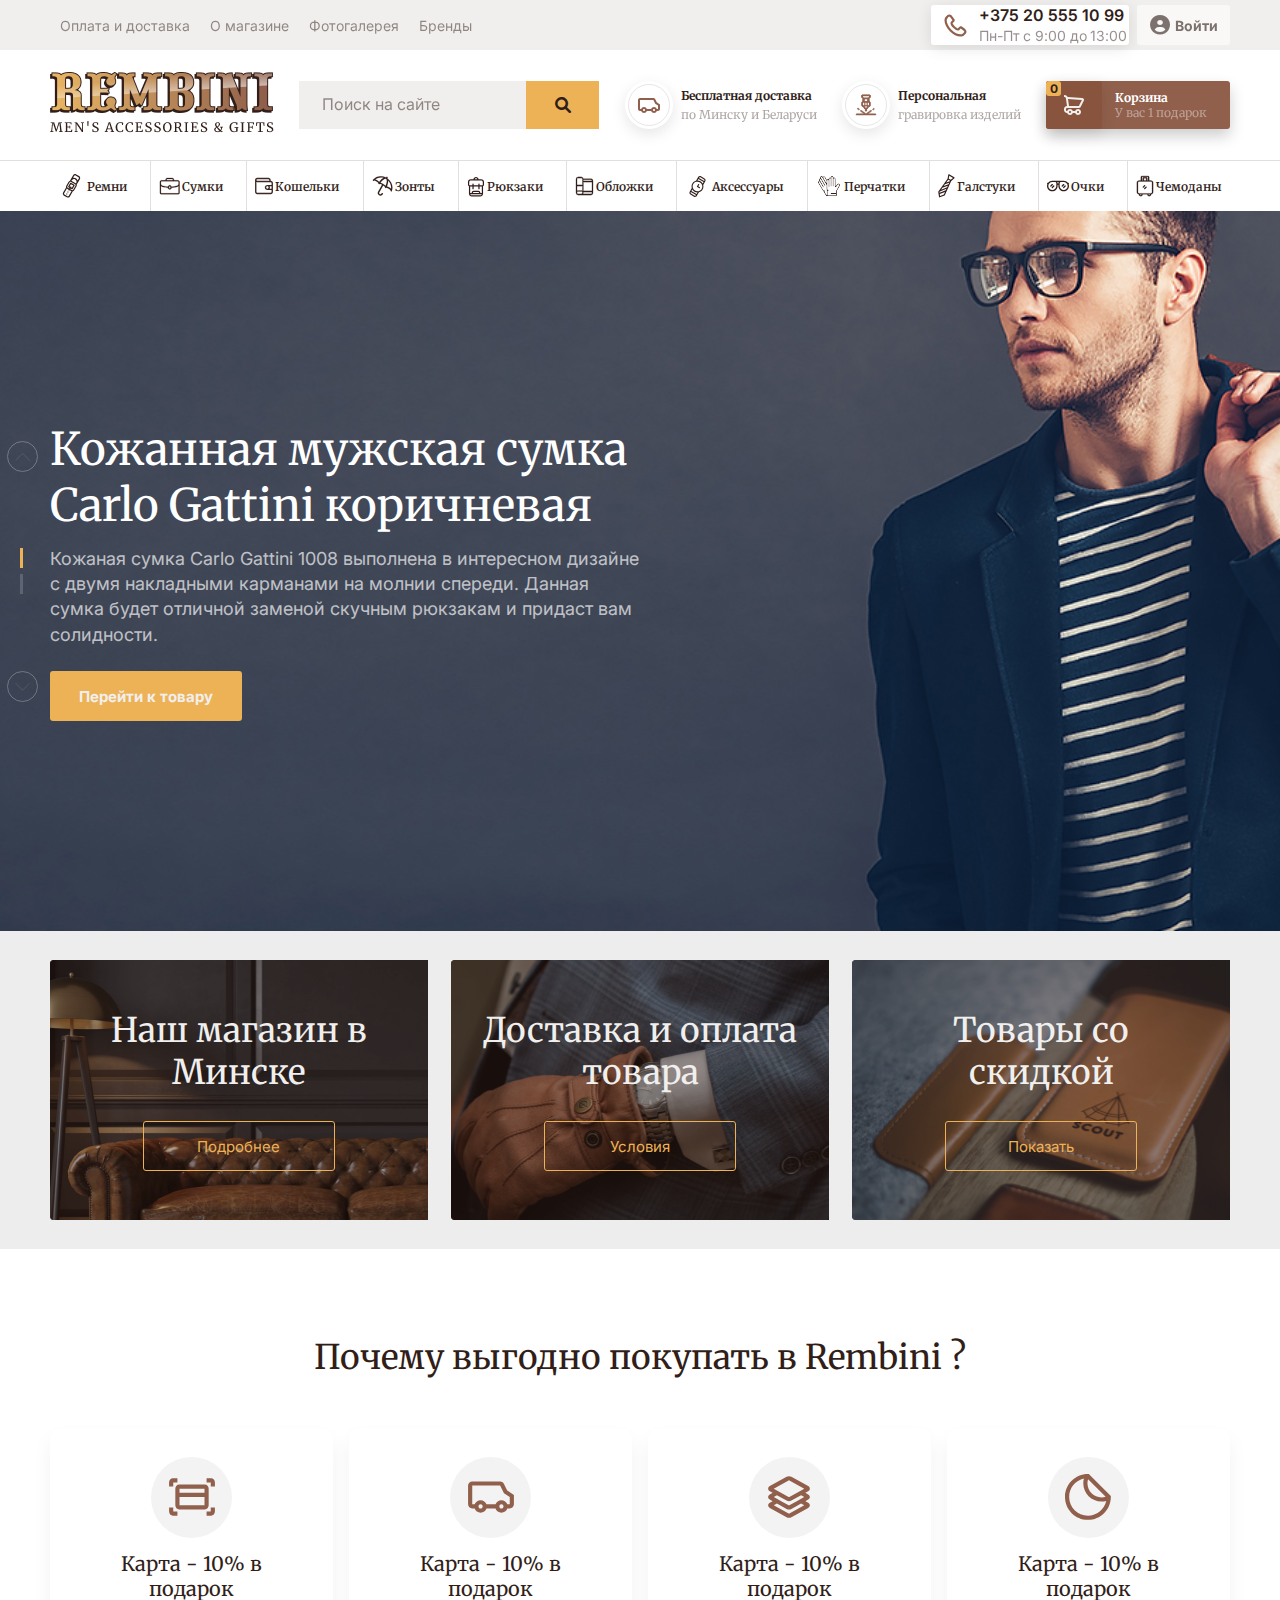
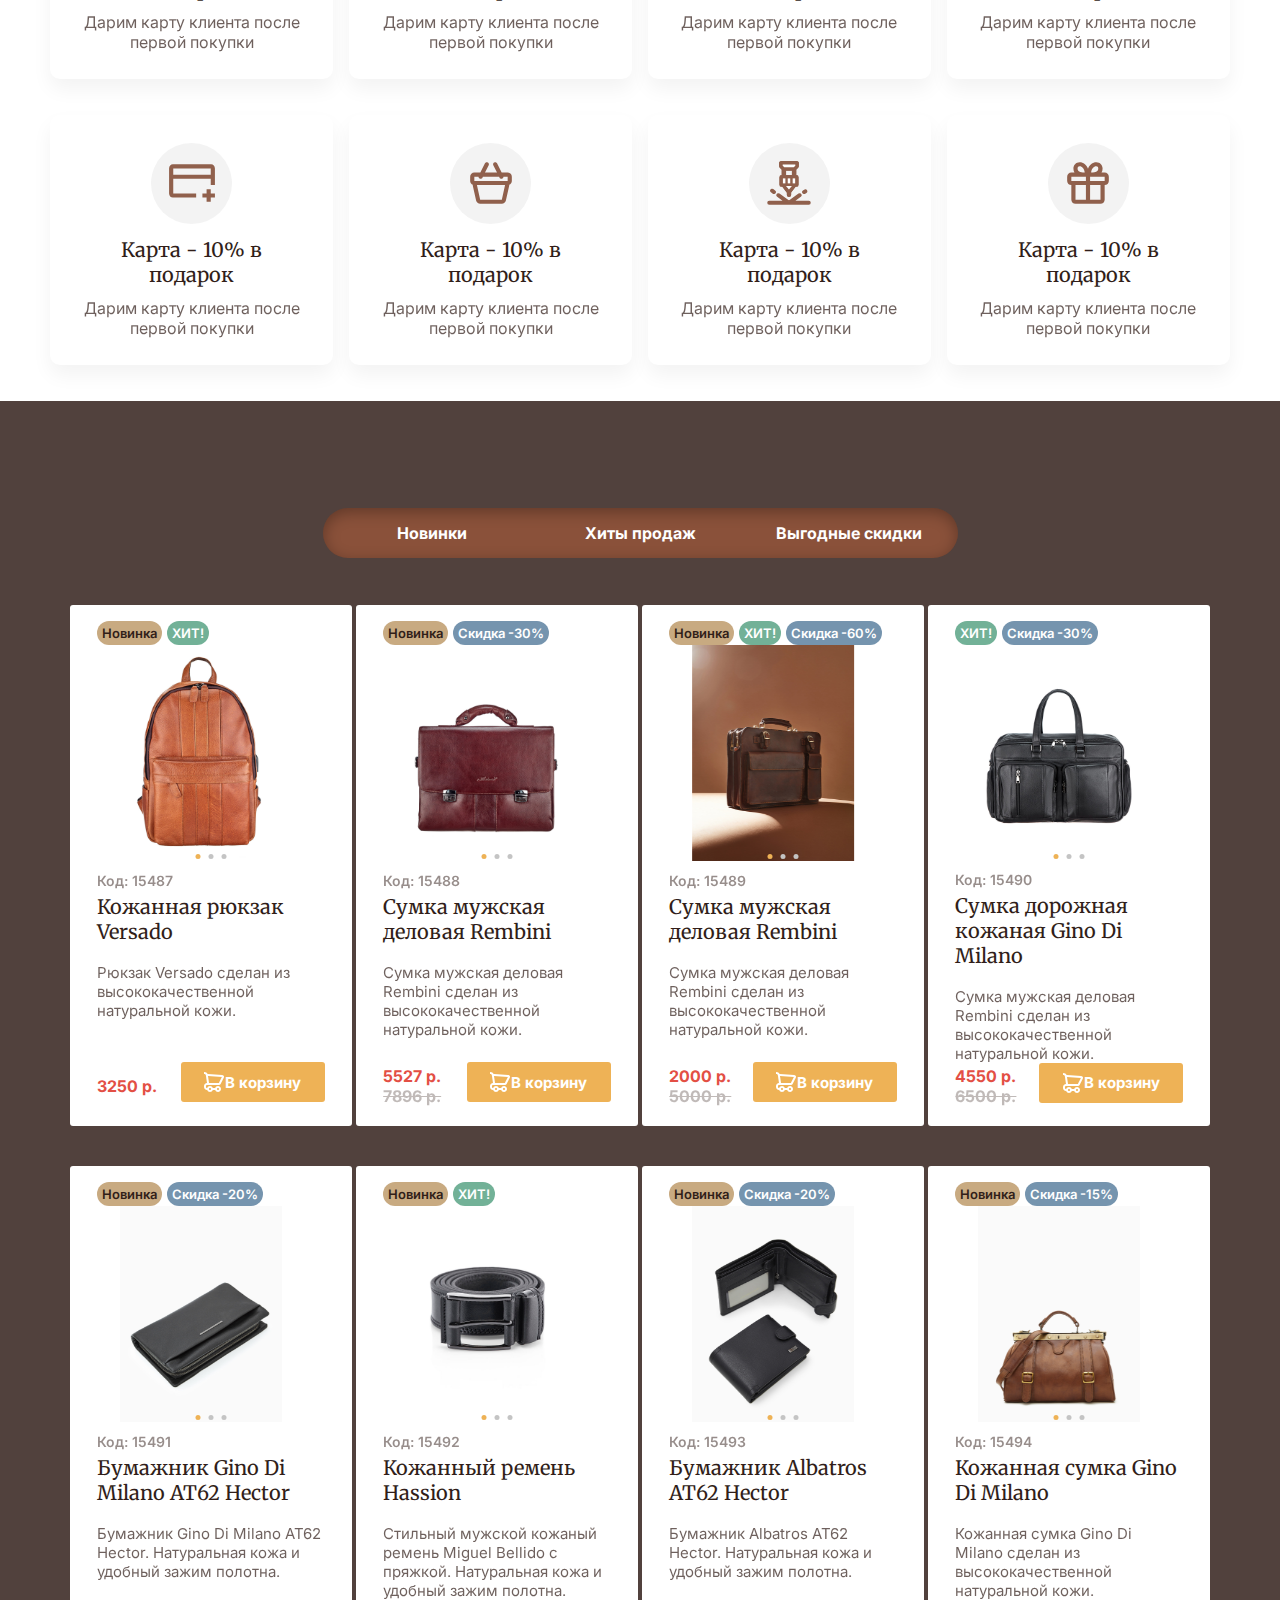
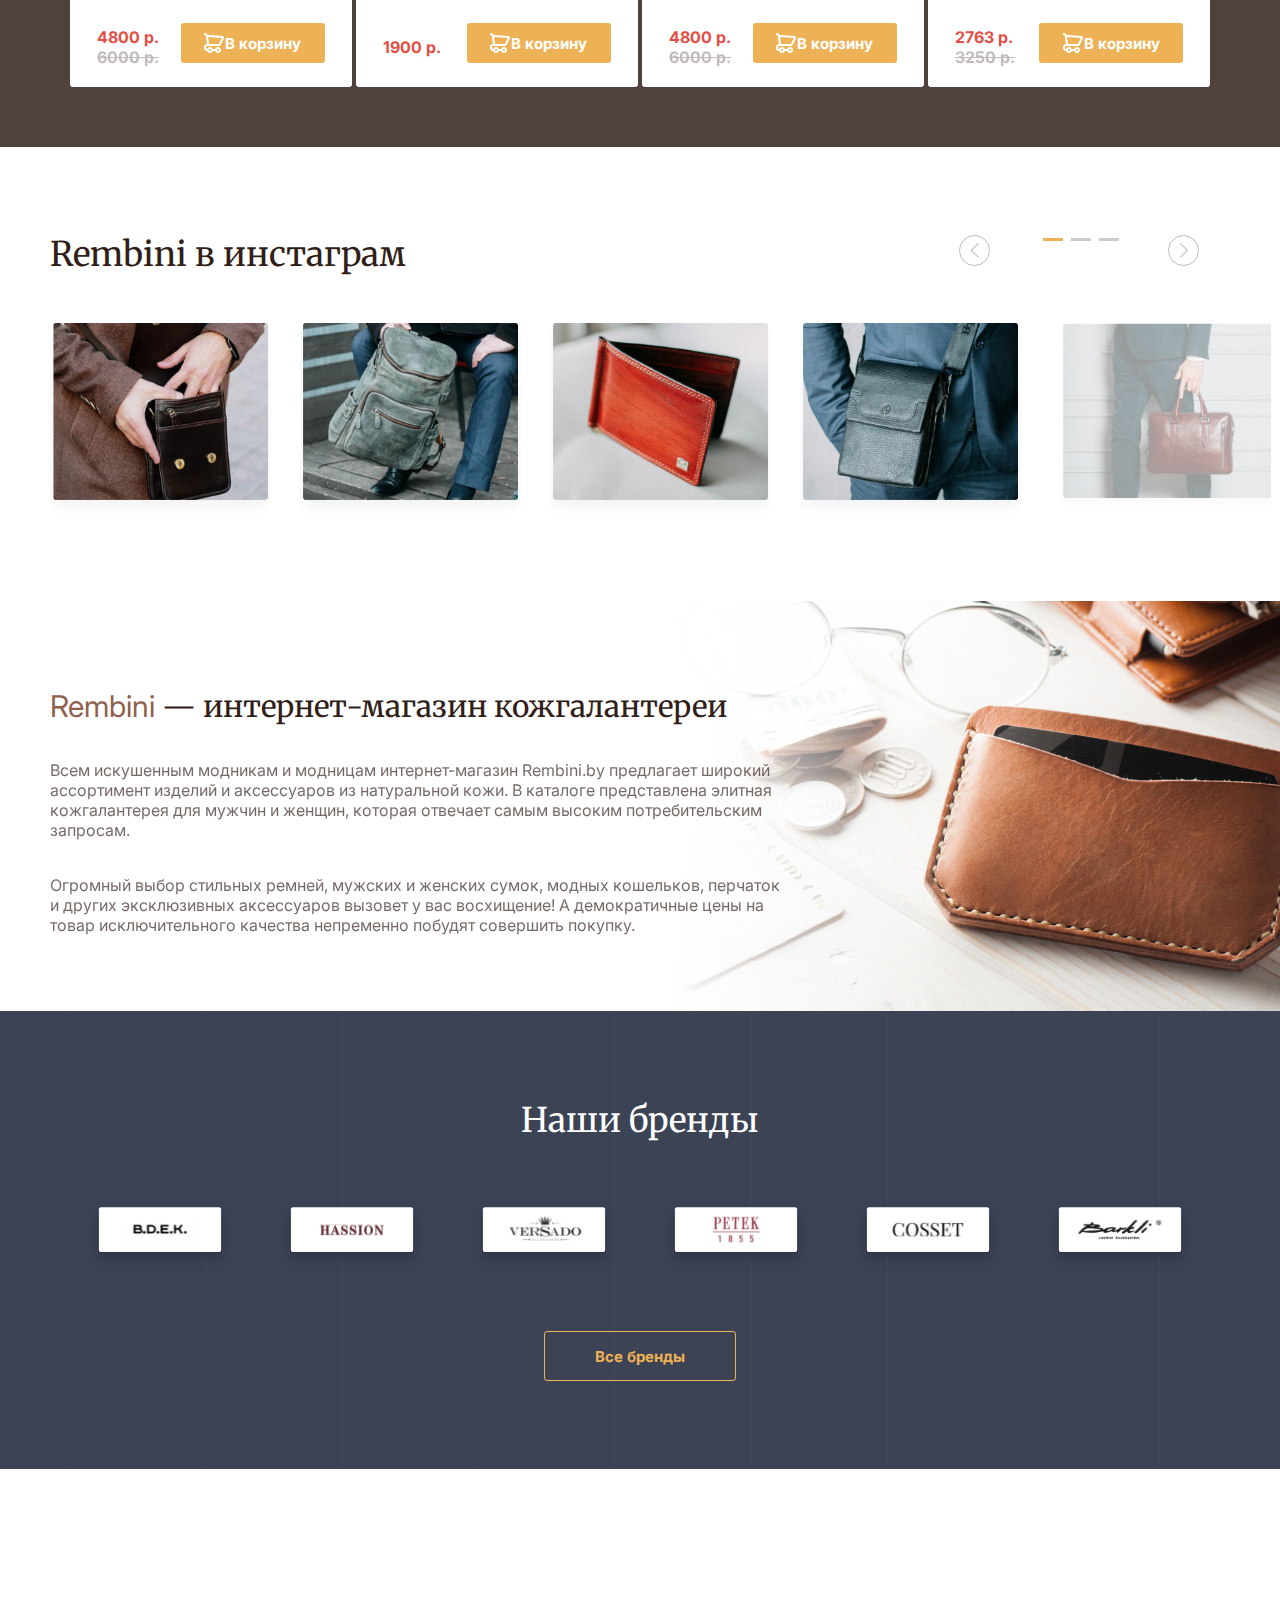
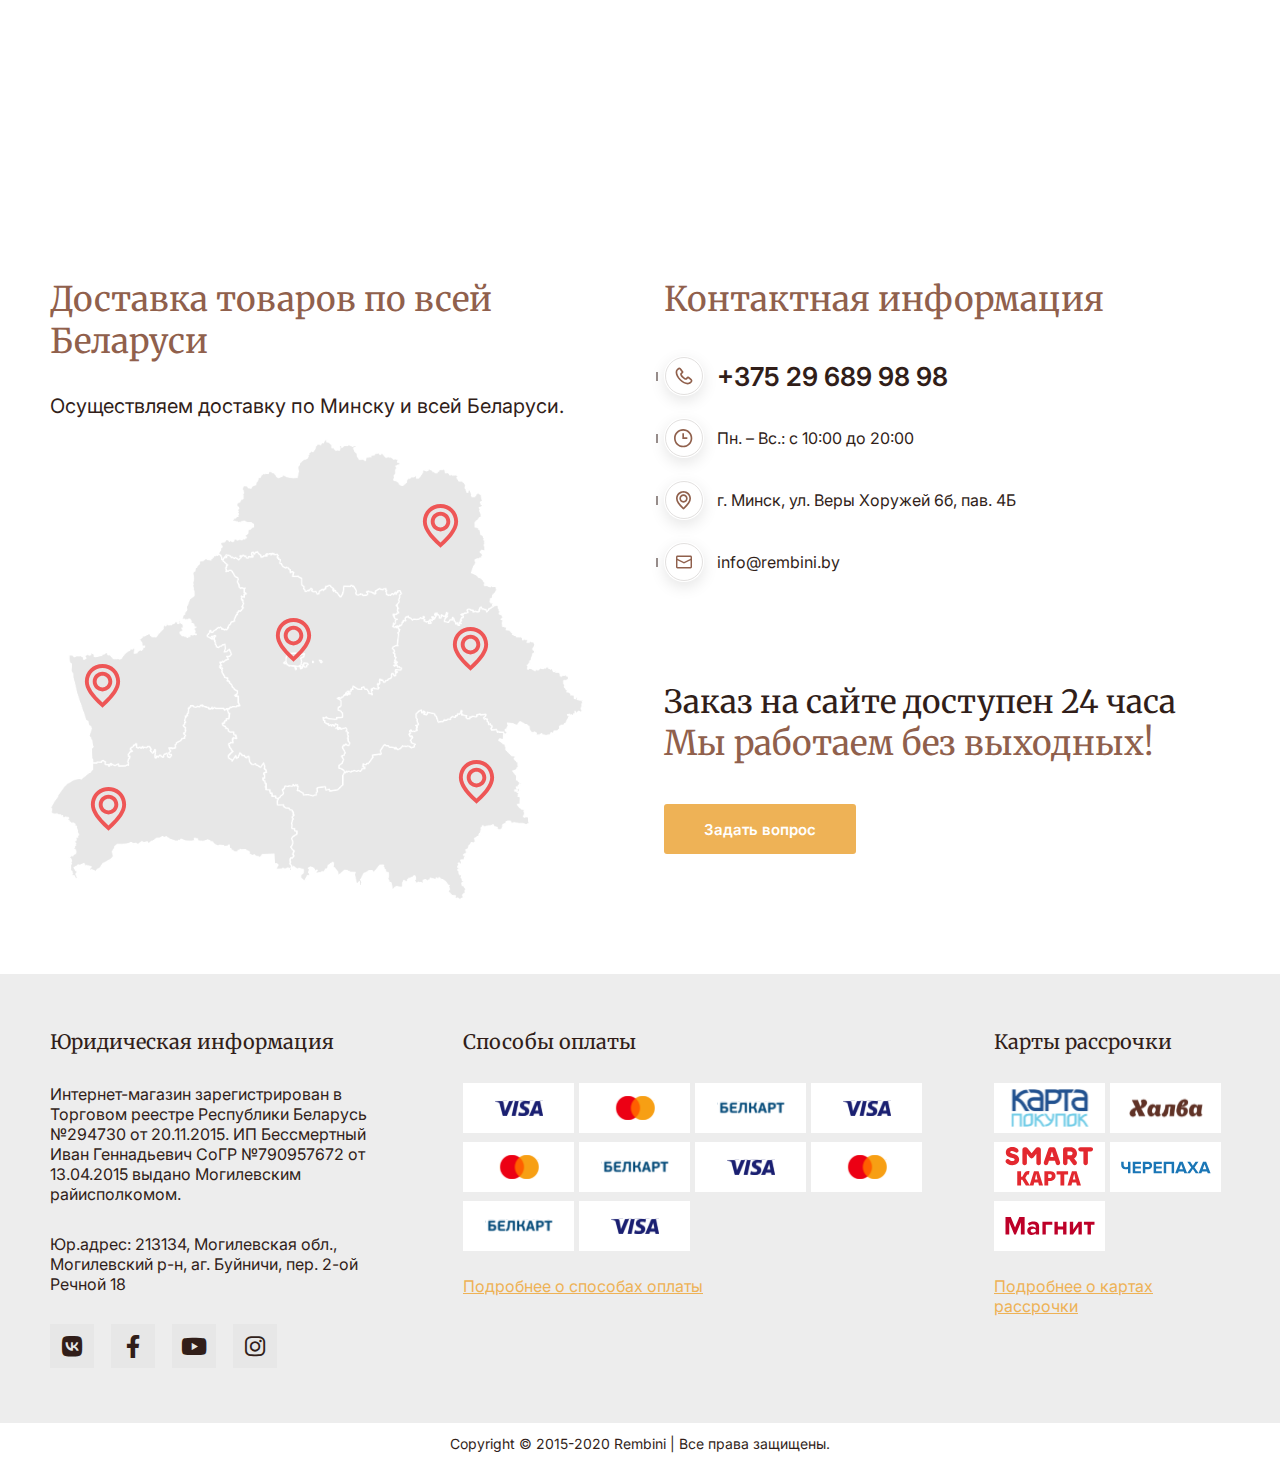
==== index.html @ 47f78b35 "first commit" ====
<!DOCTYPE html>
<html lang="en">

<head>
    <meta charset="UTF-8">
    <meta http-equiv="X-UA-Compatible" content="IE=edge">
    <meta name="viewport" content="width=device-width, initial-scale=1.0">
    <link rel="icon" href="./img/icn.png">
    <link rel="stylesheet" href="https://unpkg.com/swiper@8/swiper-bundle.min.css" />
    <link rel="stylesheet" href="https://cdnjs.cloudflare.com/ajax/libs/font-awesome/6.0.0/css/all.min.css"
        integrity="sha512-9usAa10IRO0HhonpyAIVpjrylPvoDwiPUiKdWk5t3PyolY1cOd4DSE0Ga+ri4AuTroPR5aQvXU9xC6qOPnzFeg=="
        crossorigin="anonymous" referrerpolicy="no-referrer" />
    <link rel="stylesheet" href="css/style.css">
    <script src="https://cdnjs.cloudflare.com/ajax/libs/jquery/3.6.0/jquery.min.js"
        integrity="sha512-894YE6QWD5I59HgZOGReFYm4dnWc1Qt5NtvYSaNcOP+u1T9qYdvdihz0PPSiiqn/+/3e7Jo4EaG7TubfWGUrMQ=="
        crossorigin="anonymous" referrerpolicy="no-referrer"></script>
    <title>Rembini</title>
</head>

<body>
    <!--------------------------------------NAVIGATION------------------------------------------>
    <nav>
        <!--------------------------------- TOPNAVIGATION -------------------------------------->
        <div class="topnav padding-x">
            <div class="leftSide">
                <ul>
                    <li class="control"><a href="#"><i class="fa-solid fa-angle-left"></i> Главное меню</a></li>
                    <li><a href="paymantanddelivery.html">Оплата и доставка</a></li>
                    <li><a href="aboutcompany.html">О магазине</a></li>
                    <li><a href="photogallery.html">Фотогалерея</a></li>
                    <li><a href="brands.html">Бренды</a></li>
                </ul>
            </div>
            <div class="rightSide">
                <div class="info">
                    <div class="icon"><img src="img/telephone.svg" alt=""></div>
                    <div class="number">
                        <p>+375 20 555 10 99</p>
                        <span>Пн-Пт c 9:00 до 13:00</span>
                    </div>
                </div>
                <div class="login">
                    <button class="btn"><i class="fa-solid fa-circle-user"></i> Войти</button>
                </div>
            </div>
        </div>
        <!------------------X-------------- TOPNAVIGATION ----------------X--------------------->
        <!--------------------------------- CENTERNAVIGATION ----------------------------------->
        <div class="center-nav padding-x">
            <!----------------------------- MOBILE SEARCH ICON AND MODAL ----------------------->
            <div class="searchIcon">
                <img src="img/search.svg" alt="">
            </div>
            <div class="absoluteDiv">
                <div class="input">
                    <input type="text" placeholder="Поиск на сайте" class="site-search">
                    <div class="search-icon"><img src="img/close.svg" alt=""></div>
                </div>
            </div>
            <!-------------------------X-- MOBILE SEARCH ICON AND MODAL ----------X------------->
            <a href="index.html">
                <div class="logo"><img src="img/Logo.png" alt="Logo"></div>
            </a>
            <div class="burger">
                <img src="img/Burger.svg" alt="">
            </div>
            <div class="search">
                <input type="text" placeholder="Поиск на сайте" class="site-search">
                <div class="search-icon"><i class="fa-solid fa-magnifying-glass"></i></div>
            </div>
            <div class="info1">
                <div class="icon">
                    <div class="circle"><img src="img/icon.svg" alt="icon"></div>
                </div>
                <div class="infoIn">
                    <p>Бесплатная доставка</p>
                    <span>по Минску и Беларуси</span>
                </div>
            </div>
            <div class="info1">
                <div class="icon">
                    <div class="circle"><img src="img/Icon (1).svg" alt="icon"></div>
                </div>
                <div class="infoIn">
                    <p>Персональная</p>
                    <span>гравировка изделий</span>
                </div>
            </div>
            
            <div class="info1 basket">
                <div class="icon">
                    <div class="count">0</div>
                    <img src="img/icon (2).svg" alt="">
                </div>
                <div class="infoIn">
                    <p>Корзина</p>
                    <span>У вас 1 подарок</span>
                </div>
            </div>
        </div>
        <!------------------X-------------- CENTERNAVIGATION -------------X--------------------->
        <!--------------------------------- BOTTOMNAVIGATION ----------------------------------->
        <div class="bottom-nav padding-x">
            <p><a href="#" class="category-click" data-category="Ремни"><img src="img/Ремень.svg" alt="icon"> Ремни</a>
                <a href="#" class="category-click" data-category="Сумки"><img src="img/Чемодан.svg" alt="icon">
                    Сумки</a>
                <a href="#" class="category-click" data-category="Кошельки"><img src="img/Кошель.svg" alt="icon">
                    Кошельки</a>
                <a href="#" class="category-click" data-category="Зонты"><img src="img/zont.svg" alt="icon"> Зонты</a>
                <a href="#" class="category-click" data-category="Рюкзаки"><img src="img/Рюкзак.svg" alt="icon">
                    Рюкзаки</a>
                <a href="#" class="category-click" data-category="Обложки"><img src="img/Union.svg" alt="icon">
                    Обложки</a>
                <a href="#" class="category-click" data-category="Аксессуары"><img src="img/Clock.svg" alt="icon">
                    Аксессуары </a>
                <a href="#" class="category-click" data-category="Перчатки"><img src="img/Group (1).svg" alt="icon">
                    Перчатки</a>
                <a href="#" class="category-click" data-category="Галстуки"><img src="img/Галс.svg" alt="icon">
                    Галстуки</a>
                <a href="#" class="category-click" data-category="Очки"><img src="img/Очки.svg" alt="icon"> Очки</a>
                <a href="#" class="category-click" data-category="Чемоданы"><img src="img/Group (2).svg" alt="icon">
                    Чемоданы</a>

            </p>
        </div>
        <!------------------X-------------- BOTTOMNAVIGATION -------------X--------------------->
    </nav>
    <!-------------------X----------------- NAVIGATION---------------------X-------------------->
    <!------------------------------------- MOBILE-BOTTOM-MENU---------------------------------->
    <div class="mobile-bottom padding-x">
        <div class="relative">
            <a href="index.html">
                <div class="icon">
                    <img src="img/home.svg" alt="">
                    <p>Главная</p>
                </div>
            </a>
            <div class="icon" id="mobileBasket">

                <div class="left">
                    <div class="count">0</div>
                    <img src="img/shopping.svg" alt="">
                    <p>Корзина</p>
                </div>
                <div class="right">
                    <span>3 250 р.</span>
                    <a href="basket.html"><button class="btn">Оформить</button></a>
                </div>
            </div>
            <div class="icon" id="catalog">
                <img src="img/burgerb.svg" alt="">
                <p>Каталог</p>
            </div>

            <div class="icon" id="bottomAccount">
                <img src="img/account.svg" alt="">
                <p>Аккаунт</p>
            </div>

        </div>
        <div class="abAccount">
            <div class="heading">
                <h1>Вход в личный кабинет</h1>
                <div class="close"><img src="img/accountclose.svg" alt=""></div>
            </div>
            <div class="main">
                <div class="input">
                    <input type="text" placeholder="Введите ваш телефон">
                    <button class="btn">Войти</button>
                </div>
                <div class="hr">
                    <hr>
                    <span>или</span>
                </div>
                <div class="social-media">
                    <img src="img/VContact.svg" alt="vk">
                    <img src="img/Facebook.svg" alt="fb">
                    <img src="img/Twitter.svg" alt="tw">
                </div>
                <div class="question">
                    Впервые у нас?<a href="#" id="registerlink"> Зарегистрироваться</a>
                </div>
            </div>
        </div>
        <div class="register" id="register">
            <div class="heading">
                <h1>Регистрация</h1>
                <div class="close"><img src="img/accountclose.svg" alt=""></div>
            </div>
            <div class="main">
                <div class="input">
                    <input type="text" placeholder="Имя">
                    <input type="number" placeholder="Телефон">
                    <input type="email" placeholder="E-mail">
                    <input type="password" placeholder="Пароль">
                    <input type="password" placeholder="Повторите пароль">
                    <button class="btn">Войти</button>
                </div>
            </div>
        </div>
    </div>
    <!-------------------X----------------- MOBILE-BOTTOM-MENU-------------X-------------------->
    <!------------------------------------- MOBILE-SIDE-CATALOG--------------------------------->
    <div class="side-catalog">
        <div class="info">
            <div class="icon"><img src="img/telephone.svg" alt=""></div>
            <div class="number">
                <p>+375 20 555 10 99</p>
                <span>Пн-Пт c 9:00 до 13:00</span>
            </div>
        </div>
        <ul>
            <li><a href="#">Дополнительное меню</a></li>
            <li><a href="#" class="category-click" data-category="Ремни"><img src="img/Ремень.svg" alt="icon"> Ремни <i
                        class="fa-solid fa-angle-right"></i></a></li>
            <li><a href="#" class="category-click" data-category="Сумки"><img src="img/Чемодан.svg" alt="icon"> Сумки <i
                        class="fa-solid fa-angle-right"></i></a>
            </li>
            <li><a href="#" class="category-click" data-category="Кошельки"><img src="img/Кошель.svg" alt="icon">
                    Кошельки <i class="fa-solid fa-angle-right"></i></a>
            </li>
            <li><a href="#" class="category-click" data-category="Зонты"><img src="img/zont.svg" alt="icon"> Зонты <i
                        class="fa-solid fa-angle-right"></i></a></li>
            <li><a href="#" class="category-click" data-category="Рюкзаки"><img src="img/Рюкзак.svg" alt="icon"> Рюкзаки
                    <i class="fa-solid fa-angle-right"></i></a>
            </li>
            <li><a href="#" class="category-click" data-category="Обложки"><img src="img/Union.svg" alt="icon"> Обложки
                    <i class="fa-solid fa-angle-right"></i></a>
            </li>
            <li><a href="#" class="category-click" data-category="Аксессуары"><img src="img/Clock.svg" alt="icon">
                    Аксессуары <i class="fa-solid fa-angle-right"></i></a>
            </li>
            <li><a href="#" class="category-click" data-category="Перчатки"><img src="img/Group (1).svg" alt="icon">
                    Перчатки <i class="fa-solid fa-angle-right"></i></a></li>
            <li><a href="#" class="category-click" data-category="Галстуки"><img src="img/Галс.svg" alt="icon"> Галстуки
                    <i class="fa-solid fa-angle-right"></i></a>
            </li>
            <li><a href="#" class="category-click" data-category="Очки"><img src="img/Очки.svg" alt="icon"> Очки <i
                        class="fa-solid fa-angle-right"></i></a></li>
            <li><a href="#" class="category-click"  data-category="Чемоданы"><img src="img/Group (2).svg" alt="icon"> Чемоданы <i
                        class="fa-solid fa-angle-right"></i></a></li>
        </ul>
    </div>
    <!-------------------X----------------- MOBILE-SIDE-CATALOG-------------X------------------->
    <!------------------------------------- HEADER --------------------------------------------->
    <header>
        <!----------- Slider ---------------->
        <div class="swiper" id="header-slider">
            <!-- Additional required wrapper -->
            <div class="swiper-wrapper">
                <!-- Slides -->
                <div class="swiper-slide first-slide padding-x">
                    <div class="slide-content">
                        <h1>
                            Кожанная мужская сумка
                            Carlo Gattini коричневая
                        </h1>
                        <p>Кожаная сумка Carlo Gattini 1008 выполнена в интересном дизайне с двумя накладными карманами
                            на молнии спереди. Данная сумка будет отличной заменой скучным рюкзакам и придаст вам
                            солидности.</p>
                        <button class="btn-slide">Перейти к товару</button>
                    </div>
                </div>
                <div class="swiper-slide last-slide padding-x">
                    <div class="slide-content">
                        <h1>
                            <span>30%</span> скидкa
                            на каждый второй товар в заказе
                        </h1>
                        <p>Покупай подарки себе и близким выгодно!</p>
                        <button class="btn-slide">Подробнее</button>
                    </div>
                </div>
            </div>
            <!-- pagination -->
            <div class="swiper-pagination"></div>
            <div class="swiper-button-prev"></div>
            <div class="swiper-button-next"></div>

        </div>
        <!----X------ Slider --------X------->
    </header>
    <!-------------------X---------------- HEADER --------------------------X------------------->
    <!------------------------------------ SECTIONINFO ----------------------------------------->
    <section id="info-section" class="padding-x">
        <div class="cards">
            <div class="card">
                <h2>Наш магазин
                    в Минске</h2>
                <button class="section-btn">
                    Подробнее
                </button>
            </div>
            <div class="card">
                <h2>Доставка и
                    оплата товара</h2>
                <button class="section-btn">
                    Условия
                </button>
            </div>
            <div class="card">
                <h2>Товары
                    со скидкой</h2>
                <button class="section-btn">
                    Показать
                </button>
            </div>
        </div>
    </section>
    <!-------------------X---------------- SECTIONINFO ---------------------X------------------->
    <!------------------------------------ WHYUSSECTION ---------------------------------------->
    <section id="whyus" class="padding-x">
        <h1>Почему выгодно покупать в Rembini ?</h1>
        <div class="cards">
            <div class="card">
                <div class="icon">
                    <img src="img/whyus1.svg" alt="">
                </div>
                <h4>Карта - 10% в подарок</h4>
                <p>Дарим карту клиента после
                    первой покупки</p>
            </div>
            <div class="card">
                <div class="icon">
                    <img src="img/whyus2.svg" alt="">
                </div>
                <h4>Карта - 10% в подарок</h4>
                <p>Дарим карту клиента после
                    первой покупки</p>
            </div>
            <div class="card">
                <div class="icon">
                    <img src="img/whyus3.svg" alt="">
                </div>
                <h4>Карта - 10% в подарок</h4>
                <p>Дарим карту клиента после
                    первой покупки</p>
            </div>
            <div class="card">
                <div class="icon">
                    <img src="img/whyus4.svg" alt="">
                </div>
                <h4>Карта - 10% в подарок</h4>
                <p>Дарим карту клиента после
                    первой покупки</p>
            </div>
            <div class="card">
                <div class="icon">
                    <img src="img/whyus5.svg" alt="">
                </div>
                <h4>Карта - 10% в подарок</h4>
                <p>Дарим карту клиента после
                    первой покупки</p>
            </div>
            <div class="card">
                <div class="icon">
                    <img src="img/whyus6.svg" alt="">
                </div>
                <h4>Карта - 10% в подарок</h4>
                <p>Дарим карту клиента после
                    первой покупки</p>
            </div>
            <div class="card">
                <div class="icon">
                    <img src="img/whyus7.svg" alt="">
                </div>
                <h4>Карта - 10% в подарок</h4>
                <p>Дарим карту клиента после
                    первой покупки</p>
            </div>
            <div class="card">
                <div class="icon">
                    <img src="img/whyus8.svg" alt="">
                </div>
                <h4>Карта - 10% в подарок</h4>
                <p>Дарим карту клиента после
                    первой покупки</p>
            </div>
        </div>

    </section>
    <!------------------------X----------- WHYUSSECTION -----X---------------------------------->
    <!------------------------------------ SECTIONITEMS ---------------------------------------->
    <section id="items">
        <div class="btn-group">
            <button class="newitembtn itemBtn">Новинки</button>
            <button class="hitsbtn itemBtn">Хиты продаж</button>
            <button class="saleitembtn itemBtn">Выгодные скидки</button>
        </div>
        <!---------------- MOBILESELECTBTNS ---------------------->

        <select id="btn-group1" class="btn-group">
            <option value="Новинки">Новинки</option>
            <option value="Хиты продаж">Хиты продаж</option>
            <option value="Выгодные скидки">Выгодные скидки</option>
        </select>

        <!--------X------- MOBILESELECTBTNS ----------X----------->
        <div class="item-cards padding-x">
        </div>
    </section>
    <!------------------------X----------- SECTIONITEMS -----X---------------------------------->
    <!------------------------------------ INSOCIALMEDIASECTION -------------------------------->
    <section id="in-social-media" class="padding-x">
        <h1>Rembini в инстаграм</h1>
        <!--------------------- SLIDER --------------------->
        <div class="slide">
            <div class="swiper " id="socialMedia">
                <div class="swiper-wrapper">
                    <div class="swiper-slide"><img src="img/PRODUCTS/slide1.png" alt=""></div>
                    <div class="swiper-slide"><img src="img/PRODUCTS/slide2.png" alt=""></div>
                    <div class="swiper-slide"><img src="img/PRODUCTS/slide3.png" alt=""></div>
                    <div class="swiper-slide"><img src="img/PRODUCTS/slide4.png" alt=""></div>
                    <div class="swiper-slide"><img src="img/PRODUCTS/slide5.png" alt=""></div>
                    <div class="swiper-slide"><img src="img/PRODUCTS/slide1.png" alt=""></div>
                    <div class="swiper-slide"><img src="img/PRODUCTS/slide2.png" alt=""></div>
                    <div class="swiper-slide"><img src="img/PRODUCTS/slide3.png" alt=""></div>
                    <div class="swiper-slide"><img src="img/PRODUCTS/slide4.png" alt=""></div>
                    <div class="swiper-slide"><img src="img/PRODUCTS/slide5.png" alt=""></div>
                    <div class="swiper-slide"><img src="img/PRODUCTS/slide1.png" alt=""></div>
                    <div class="swiper-slide"><img src="img/PRODUCTS/slide2.png" alt=""></div>
                    <div class="swiper-slide"><img src="img/PRODUCTS/slide3.png" alt=""></div>
                    <div class="swiper-slide"><img src="img/PRODUCTS/slide4.png" alt=""></div>
                    <div class="swiper-slide"><img src="img/PRODUCTS/slide5.png" alt=""></div>
                </div>
                <div class="swiper-pagination"></div>
                <div class="swiper-button-next"></div>
                <div class="swiper-button-prev"></div>
            </div>
            <!----------X---------- SLIDER ----------X---------->
        </div>
        <!--------X------------ SLIDER -----------X--------->
        <div class="about-div">
            <div class="left">
                <h1><span>Rembini</span> — интернет-магазин кожгалантереи</h1>
                <p>Всем искушенным модникам и модницам интернет-магазин Rembini.by предлагает широкий ассортимент
                    изделий и аксессуаров из натуральной кожи. В каталоге представлена элитная кожгалантерея для мужчин
                    и женщин, которая отвечает самым высоким потребительским запросам.</p>

                <p> Огромный выбор стильных ремней, мужских и женских сумок, модных кошельков, перчаток и других
                    эксклюзивных аксессуаров вызовет у вас восхищение! А демократичные цены на товар исключительного
                    качества непременно побудят совершить покупку.</p>
            </div>
            <div class="right"></div>
        </div>
    </section>
    <!--------------------X--------------- INSOCIALMEDIASECTION --------X----------------------->
    <!-- ----------------------------------OURBRENDSSECTION---------------------------------- -->
    <section id="ourbrands" class="padding-x">
        <h1>Наши бренды</h1>
        <div class="brands">
            <img src="img/ourbrands/ourbrends1.svg" alt="">
            <img src="img/ourbrands/ourbrends2.svg" alt="">
            <img src="img/ourbrands/ourbrends3.svg" alt="">
            <img src="img/ourbrands/ourbrends4.svg" alt="">
            <img src="img/ourbrands/ourbrends5.svg" alt="">
            <img src="img/ourbrands/ourbrends6.svg" alt="">
        </div>
        <div class="btn"><a href="brands.html"><button>Все бренды</button></a></div>
    </section>
    <!-- -----------------X----------------OURBRENDSSECTION-------------X-------------------- -->
    <!-- ----------------------------------IFRAMESECTION------------X------------------------ -->
    <section id="iframe">
        <iframe
            src="https://www.google.com/maps/embed?pb=!1m18!1m12!1m3!1d2349.73292467783!2d27.577169615324216!3d53.91872168010299!2m3!1f0!2f0!3f0!3m2!1i1024!2i768!4f13.1!3m3!1m2!1s0x46dbcf6cd83b3f43%3A0x80224da8c6dd3e18!2zUkVNQklOSSAtINCc0YPQttGB0LrQuNC1INCw0LrRgdC10YHRgdGD0LDRgNGLINC4INC_0L7QtNCw0YDQutC4!5e0!3m2!1sru!2s!4v1649488710328!5m2!1sru!2s"
            width="100%" height="340" style="border:0;" allowfullscreen="" loading="lazy"
            referrerpolicy="no-referrer-when-downgrade"></iframe>
    </section>
    <!-- -----------------X----------------IFRAMESECTION--------------------X---------------- -->
    <!-- ----------------------------------DELIVERANDINFOSECTION----------------------------- -->
    <section id="deliver-and-info" class="padding-x">
        <div class="deliver">
            <h1>Доставка товаров по всей Беларуси</h1>
            <p>Осуществляем доставку по Минску и всей Беларуси.</p>
            <div class="imgDiv"><img src="img/map.svg" alt=""></div>
        </div>
        <div class="information">
            <h1>Контактная информация</h1>
            <div class="ul">
                <ul>
                    <li>
                        <div class="icon1"><img src="img/INFOphone.svg" alt="phoneicon"></div>+375 29 689 98 98
                    </li>
                    <li>
                        <div class="icon1"><img src="img/INFOclock.svg" alt="phoneicon"></div> Пн. – Вс.: с 10:00 до
                        20:00
                    </li>
                    <li>
                        <div class="icon1"><img src="img/INFOlocation.svg" alt="phoneicon"></div> г. Минск, ул. Веры
                        Хоружей 6б, пав. 4Б
                    </li>
                    <li>
                        <div class="icon1"><img src="img/INFOenvelop.svg" alt="phoneicon"></div> info@rembini.by
                    </li>
                </ul>
            </div>
            <span>Заказ на сайте доступен 24 часа</span>
            <h1> Мы работаем без выходных!</h1>
            <button>Задать вопрос</button>
        </div>
    </section>
    <!-- ------------X---------------------DELIVERANDINFOSECTION------X---------------------- -->
    <!-- ----------------------------------FOOTER-------------------------------------------- -->
    <footer class="padding-x">
        <div class="cards">
            <div class="card">
                <h2>Юридическая информация</h2>
                <p>Интернет-магазин зарегистрирован в Торговом реестре Республики Беларусь №294730 от 20.11.2015. ИП
                    Бессмертный Иван Геннадьевич СоГР №790957672 от 13.04.2015 выдано Могилевским райисполкомом.
                </p>
                <p>Юр.адрес: 213134, Могилевская обл., Могилевский р-н, аг. Буйничи, пер. 2-ой Речной 18</p>
                <div class="img-group">
                    <a href="#">
                        <div class="icon1"><i class="fa-brands fa-vk"></i></div>
                    </a>
                    <a href="#">
                        <div class="icon1"><i class="fa-brands fa-facebook-f"></i></div>
                    </a>
                    <a href="#">
                        <div class="icon1"><i class="fa-brands fa-youtube"></i></div>
                    </a>
                    <a href="#">
                        <div class="icon1"><i class="fa-brands fa-instagram"></i></div>
                    </a>
                </div>
            </div>
            <div class="card">
                <h2>Способы оплаты</h2>
                <div class="namecards">
                    <div class="cardname"><img src="img/footer/visa.svg" alt=""></div>
                    <div class="cardname"><img src="img/footer/mastercard.svg" alt=""></div>
                    <div class="cardname"><img src="img/footer/belkart.svg" alt=""></div>
                    <div class="cardname"><img src="img/footer/visa.svg" alt=""></div>
                    <div class="cardname"><img src="img/footer/mastercard.svg" alt=""></div>
                    <div class="cardname"><img src="img/footer/belkart.svg" alt=""></div>
                    <div class="cardname"><img src="img/footer/visa.svg" alt=""></div>
                    <div class="cardname"><img src="img/footer/mastercard.svg" alt=""></div>
                    <div class="cardname"><img src="img/footer/belkart.svg" alt=""></div>
                    <div class="cardname"><img src="img/footer/visa.svg" alt=""></div>
                </div>
                <a href="#">Подробнее о способах оплаты</a>
            </div>
            <div class="card">
                <h2>Карты рассрочки</h2>
                <div class="namecards">
                    <div class="cardname"><img src="img/footer/kartapokupok.svg" alt=""></div>
                    <div class="cardname"><img src="img/footer/xalva.svg" alt=""></div>
                    <div class="cardname"><img src="img/footer/smartkarta.svg" alt=""></div>
                    <div class="cardname"><img src="img/footer/cerepaxa.svg" alt=""></div>
                    <div class="cardname"><img src="img/footer/maqnit.svg" alt=""></div>
                    <a href="#">Подробнее о картах рассрочки</a>
                </div>
            </div>
    </footer>
    <!-- ----------------------------------FOOTER-------------------------------------------- -->
    <!-- ---------------------------------- COPYRIGHT---------------------------------------- -->
    <div class="copyright">
        <p>Copyright © 2015-2020 Rembini | Все права защищены.</p>
    </div>
    <!-- -----------------------------------COPYRIGHT---------------------------------------- -->



    <!------------------------------------ JAVASCRIPT ------------------------------------------>
    <script src="https://unpkg.com/swiper@8/swiper-bundle.min.js"></script>
    <script src="js/all.js"></script>
    <script src="js/main.js"></script>
    <script>
        const swiper = new Swiper('#header-slider', {
            // Optional parameters
            direction: 'vertical',
            loop: true,

            //pagination
            pagination: {
                el: '.swiper-pagination',
                clickable: true
            },
            //autoplay
            autoplay: {
                delay: 5000,
            },
            navigation: {
                nextEl: '.swiper-button-next',
                prevEl: '.swiper-button-prev',
            }
        })
        const swiper1 = new Swiper('.productSlide', {
            // Optional parameters
            direction: 'horizontal',
            loop: true,

            //pagination
            pagination: {
                el: '.swiper-pagination',
                clickable: true
            },
        })
        const swiper2 = new Swiper("#socialMedia", {
            slidesPerView: 3,
            spaceBetween: 50,
            slidesPerGroup: 5,
            loopFillGroupWithBlank: true,
            allowTouchMove: true,
            pagination: {
                el: ".swiper-pagination",
                clickable: true,
            },
            breakpoints: {
                640: {
                    slidesPerView: 1,
                    spaceBetween: 20,
                },
                768: {
                    slidesPerView: 2,
                    spaceBetween: 40,
                },
                926: {
                    slidesPerView: 3,
                    spaceBetween: 40,
                },
                1024: {
                    slidesPerView: 5,
                    spaceBetween: 50,
                },
            },
            navigation: {
                nextEl: '.swiper-button-next',
                prevEl: '.swiper-button-prev',
            }
        });

    </script>
    <!----------------X------------------- JAVASCRIPT -----------------------X------------------>

</body>

</html>
---- css/style.css ----
@import url("https://fonts.googleapis.com/css2?family=Merriweather&display=swap");
@import url("https://fonts.googleapis.com/css2?family=Inter&display=swap");

* {
  margin: 0;
  padding: 0;
  list-style: none;
  text-decoration: none;
  box-sizing: border-box;
  transition: 0.5s ease all;
  font-family: "Inter", sans-serif;
  color:var(--brown)
}

:root {
  --darkGold: #88543e;
  --brown: #311e19;
  --goldYellow: #eeb256;
  --beige: #f0efed;
  --lightBrown: #90604c;
  --grey: #e2e0df;
}
/*--------------------------------- GLOBAL CSS------------------------------------- */
.search-icon{
  cursor: pointer;
}
h1 {
  font-size: 34px;
  font-family: "Merriweather", san-serif;
  font-weight: 400;
}
button {
  cursor: pointer;
}
.headline {
  width: 100%;
  height: 40px;
  background-color: #ededed;
  display: flex;
  align-items: center;
}
.headline span:nth-of-type(1),
.headline i {
  font-size: 14px;
  color: var(--brown);
  opacity: 0.4;
}
.headline span:nth-of-type(2) {
  font-size: 14px;
  color: var(--lightBrown);
  font-weight: 600;
}
.headline i {
  margin: 0 15px;
}
.padding-x {
  padding-left: 50px;
  padding-right: 50px;
}
/*--------------X------------------ GLOBAL CSS---------------------X--------------- */
/*--------------------------------- NAVBAR----------------------------------------- */

nav .topnav {
  display: flex;
  justify-content: space-between;
  height: 50px;
  background-color: var(--beige);
  align-items: center;
  width: 100%;
}
nav .topnav ul .control {
  display: none;
}
nav .topnav ul {
  display: flex;
  justify-content: space-between;
}
nav .topnav ul li {
  padding: 10px;
}
nav .topnav ul li a {
  color: var(--brown);
  opacity: 0.5;
  font-size: 14px;
}
nav .topnav .rightSide {
  display: flex;
  justify-content: space-between;
}
.info {
  display: flex;
  align-items: center;
  width: 198px;
  height: 40px;
  border-radius: 3px;
  box-shadow: 0px 3px 15px rgba(0, 0, 0, 0.1);
  background-color: #fff;
  margin-right: 8px;
}
.info .icon {
  width: 48px;
  display: flex;
  justify-content: center;
  color: var(--lightBrown);
}
.info .number p {
  font-size: 16px;
  font-weight: 600;
  color: var(--brown);
}
.info .number span {
  font-size: 14px;
  font-weight: 400;
  letter-spacing: -0.007em;
  color: var(--brown);
  opacity: 0.5;
}
nav .topnav .rightSide .login .btn {
  width: 93px;
  height: 40px;
  color: var(--brown);
  opacity: 0.6;
  display: flex;
  align-items: center;
  justify-content: center;
  font-size: 14px;
  font-weight: 700;
  border-radius: 3px;
  border: 0;
  background-color: #fff;
  cursor: pointer;
}
nav .topnav .rightSide .login .btn i {
  margin-right: 5px;
  font-size: 20px;
}
nav .center-nav {
  height: 110px;
  display: flex;
  align-items: center;
  justify-content: space-between;
}
nav .center-nav .logo img {
  width: 224px;
  height: 63px;
}
nav .center-nav .search {
  display: flex;
  width: 300px;
  height: 48px;
  position: relative;
}

nav .center-nav .search input {
  width: 280px;
  height: 48px;
  background-color: var(--beige);
  border: 0;
  outline: 0;
  padding: 15px 23px;
}
::placeholder {
  font-size: 16px;
  color: var(--brown);
  opacity: 0.5;
}
nav .center-nav .search .search-icon {
  position: absolute;
  top: 0;
  bottom: 0;
  right: 0;
  width: 73px;
  display: flex;
  justify-content: center;
  align-items: center;
  background-color: var(--goldYellow);
  color: #fff;
  cursor: pointer;
}
nav .center-nav .info1 {
  display: flex;
  align-items: center;

}
nav .center-nav .info1 .icon {
  width: 48px;
  height: 48px;
  box-shadow: 0px 5px 15px rgba(0, 0, 0, 0.1);
  display: flex;
  justify-content: center;
  align-items: center;
  border-radius: 50%;
  margin-right: 8px;
}
nav .center-nav .info1 .icon .circle {
  width: 42px;
  height: 42px;
  border-radius: 50%;
  border: 1px solid rgba(0, 0, 0, 0.1);
  display: flex;
  justify-content: center;
  align-items: center;
}
nav .center-nav .info1 .infoIn p {
  font-size: 12px;
  color: var(--brown);
  font-weight: 700;
  font-family: "Merriweather", serif;
}
nav .center-nav .info1 .infoIn span {
  font-size: 12px;
  color: var(--brown);
  opacity: 0.4;
  font-family: "Merriweather", serif;
}
nav .center-nav .basket {
  width: 184px;
  height: 48px;
  background-color: var(--lightBrown);
  border-radius: 3px;
  box-shadow: 0px 7px 15px rgba(0, 0, 0, 0.2);
  cursor: pointer;
}
nav .center-nav .basket .icon {
  border-radius: 0;
  background-color: var(--darkGold);
  width: 56px;
  margin-right: 0;
  border-radius: 3px;
  position: relative;
}
nav .center-nav .basket .infoIn {
  display: flex;
  justify-content: center;
  align-items: flex-start;
  flex-direction: column;
  padding-left: 13px;
  border-radius: 3px;
}
nav .center-nav .basket .infoIn p,
nav .center-nav .basket .infoIn span {
  color: #fff;
}
nav .center-nav .basket .icon .count,
.active .left .count {
  width: 15px;
  height: 15px;
  background-color: var(--goldYellow);
  border-radius: 3px;
  top: 0;
  left: 0;
  position: absolute;
  display: flex !important;
  justify-content: center;
  align-items: center;
  font-size: 12px;
  font-weight: 700;
  color: var(--brown);
}
nav .center-nav .searchIcon {
  width: 43px;
  height: 43px;
  background-color: #fff;
  display: flex;
  justify-content: center;
  align-items: center;
  display: none;
}
nav .center-nav .absoluteDiv {
  display: none;
}
nav .center-nav .burger {
  display: none;
}
nav .bottom-nav {
  border-top: 1px solid var(--grey);
}
nav .bottom-nav p {
  display: flex;
  flex-wrap: wrap;
  height: 50px;
  align-items: center;
  justify-content: space-between;
}
nav .bottom-nav p a {
  height: 100%;
  display: flex;
  align-items: center;
  padding: 8px;
}
nav .bottom-nav p a {
  display: flex;
  align-items: center;
  color: var(--brown);
  font-size: 12px;
  font-weight: 600;
  font-family: "Merriweather", serif;
}
nav .bottom-nav p a img {
  margin-right: 2px;
}
nav .bottom-nav p a:not(:first-of-type) {
  border-left: 1px solid var(--grey);
}
/* ----------------------MOBILE-BOTTOM-MENU-------------------- */
.mobile-bottom {
  box-shadow: 0px 0px 35px rgba(28, 20, 18, 0.35);
  height: 60px;
  position: fixed;
  width: 100%;
  bottom: 0;
  display: none;
  z-index: 100;
  background-color: #fff;
}
.mobile-bottom .relative {
  display: flex;
  justify-content: space-between;
  align-items: center;
  width: 100%;
  height: 100%;
  position: relative;
}
.mobile-bottom .icon {
  display: flex;
  flex-direction: column;
  align-items: center;
  cursor: pointer;
}
.mobile-bottom .icon:not(:first-child) p {
  color: var(--brown);
  font-size: 14px;
  opacity: 0.45;
  margin-top: 6px;
}
.mobile-bottom .icon:first-child p {
  color: var(--goldYellow);
  font-size: 14px;
  margin-top: 6px;
}
.none {
  display: none!important;
}

.abAccount,
.register {
  position: fixed;
  top: 73px;
  right: 0;
  left: 0;
  height: 100%;
  background-color: #fff;
  display: none;
}
.abAccount .heading,
.register .heading {
  display: flex;
  flex-direction: row;
  justify-content: space-between;
  height: 53px;
  padding: 0 15px;
  background-color: #e6e6e6;
  align-items: center;
}
.abAccount .heading img,
.register .heading img {
  width: 15px;
  height: 15px;
  cursor: pointer;
}
.abAccount .heading h1,
.register .heading h1 {
  font-size: 20px;
  font-family: "Merriweather", serif;
  font-weight: 400;
  color: var(--brown);
}
.abAccount .main,
.register .main {
  padding: 27px 15px;
  display: flex;
  flex-direction: column;
  justify-content: center;
  align-items: center;
}
.abAccount .main .input,
.register .main .input {
  display: flex;
  flex-direction: column;
}
.abAccount .main .input input,
.register .main .input input {
  display: block;
  width: 330px;
  height: 50px;
  padding: 15px 19px;
  border: 0;
  outline: 0;
  background-color: #ededed;
  margin-bottom: 20px;
  border-radius: 3px;
}
.abAccount .main .input button,
.register .main .input button {
  width: 330px;
  height: 50px;
  background-color: var(--goldYellow);
  border: 0;
  border-radius: 3px;
  font-size: 15px;
  font-weight: 700;
  color: #fff;
  cursor: pointer;
  margin-bottom: 30px;
}
.abAccount .hr {
  width: 100%;
  position: relative;
  right: 0;
  left: 0;
  margin-bottom: 18px;
}
.abAccount span {
  position: absolute;
  padding: 3px;
  background-color: #fff;
  left: 50%;
  top: 50%;
  transform: translate(-50%, -65%);
  font-size: 16px;
  color: var(--brown);
}
.abAccount .social-media {
  width: 100%;
  display: flex;
  justify-content: space-around;
}

.abAccount .question {
  width: 330px;
  height: 46px;
  margin-top: 40px;
  display: flex;
  justify-content: center;
  align-items: center;
  background-color: #f0efed;
  font-size: 15px;
}
.abAccount .question a {
  color: var(--goldYellow);
}

/* CLICKMOBILECARD */
.mobile-bottom .icon:nth-child(2) {
  display: flex;
  flex-direction: row !important;
}
.active {
  position: absolute;
  left: 30%;
  right: 0;
}
.icon .right {
  display: none;
}
.active .right {
  width: 100%;
  display: flex;
  justify-content: space-between;
  background-color: #f0efed;
  height: 60px;
  z-index: 10000;
  padding: 0 8px;
  align-items: center;
}
.icon .left {
  display: flex;
  justify-content: center;
  flex-direction: column;
  align-items: center;
}
.active .left {
  z-index: 1;
  background-color: #e3e3e3;
  height: 60px;
  display: flex;
  align-items: center;
  justify-content: center;
  flex-direction: column;
  padding: 0 10px;
}
.mobile-bottom .icon .left .count {
  display: none;
}

.active .right span {
  font-size: 16px;
  font-weight: 700;
  color: #e34f45;
}
.active .right button {
  width: 100px;
  height: 38px;
  font-size: 15px;
  font-weight: 700;
  color: #fff;
  background-color: var(--goldYellow);
  border-radius: 3px;
  border: 0;
  letter-spacing: 1px;
}

/* -------------X--------MOBILE-BOTTOM-MENU---------X---------- */
/* ----------------------SIDE-CATALOG-------------------- */
.side-catalog {
  width: 302px;
  overflow-y: scroll;
  overflow-x: hidden;
  position: fixed;
  top: 73px;
  height: calc(100vh - 73px);
  background-color: #ebebeb;
  transform: translate(-1000px);
  display: none;
  z-index: 100;
}
.side-catalog ul li {
  height: 63px;
  border-top: 1px solid var(--grey);
  display: flex;
  align-items: center;
  position: relative;
}

.side-catalog ul li a {
  position: relative;
  width: 100%;
  padding-left: 15px;
  color: var(--brown);
}
.side-catalog ul li:first-child a {
  opacity: 0.6;
}
.side-catalog ul li a i {
  position: absolute;
  right: 12px;
}
.side-catalog .info {
  width: 272px;
  height: 62px;
  margin: 15px 13px 0;
}
.side-catalog ul li img {
  margin-right: 10px;
}
/* -------------X--------SIDE-CATALOG---------X---------- */
/*--------------X----------------------- NAVBAR-------------------------X--------------- */
/* --------------------------------------HEADER----------------------------------------- */
/* SLIDER */

header .swiper {
  width: 100%;
  height: 80vh;
  overflow: hidden;
}
header .swiper-slide {
  background-repeat: no-repeat;
  background-size: cover;
  background-position: 40%;
}
header .first-slide {
  background-image: url(../img/slide1.jpg);
}
header .last-slide {
  background-image: url(../img/slide2.png);
}

header .swiper-pagination-bullet {
  width: 3px;
  height: 20px;
  background-color: var(--grey);
  border-radius: 0;
}
header .swiper-pagination-vertical.swiper-pagination-bullets,
.swiper-vertical > .swiper-pagination-bullets {
  left: 20px !important;
}
.swiper-pagination-bullet-active {
  background-color: var(--goldYellow) !important;
}
header .swiper .slide-content {
  width: 50%;
  height: 100%;
  display: flex;
  flex-direction: column;
  justify-content: center;
  color: #f0efed;
}

header .swiper .slide-content h1 {
  font-family: "Merriweather", serif;
  font-size: 45px;
  font-weight: 400;
  margin-bottom: 13px;
  color:#fff
}
header .swiper .slide-content p {
  font-size: 18px;
  opacity: 0.67;
  line-height: 140%;
  color: #fff;
  height: 125px;
}
header .swiper .slide-content .btn-slide {
  width: 192px;
  height: 50px;
  border: 0;
  border-radius: 3px;
  background-color: var(--goldYellow);
  color: #f0efed;
  font-weight: 700;
  font-size: 15px;
  cursor: pointer;
}
header .swiper .last-slide .slide-content {
  width: 60%;
}
header .swiper .last-slide .slide-content h1 {
  font-size: 56px !important;
}
header .swiper .last-slide .slide-content h1 span {
  color: var(--goldYellow);
}
header .swiper .last-slide .slide-content p {
  height: 25px;
  margin-bottom: 40px;
}
header .swiper-button-prev {
  transform: rotate(90deg);
  width: 31px;
  height: 31px;
  border-radius: 50%;
  border: 1px solid #f0efed;
  opacity: 0.3;
  left: 7px;
  top: 35%;
}
header .swiper-button-prev::after {
  font-size: 15px;
  color: #f0efed;
  opacity: 0.3;
}
header .swiper-button-next {
  transform: rotate(90deg);
  width: 31px;
  height: 31px;
  border-radius: 50%;
  border: 1px solid #f0efed;
  opacity: 0.3;
  left: 7px;
  top: 67%;
}
header .swiper-button-next::after {
  font-size: 15px;
  color: #f0efed;
  opacity: 0.3;
}

/* X SLIDER X */
/* -------------X------------------------HEADER----------------------X------------------ */
/* --------------------------------------SECTIONINFO------------------------------------ */
#info-section {
  width: 100%;
  min-height: 318px;
  background-color: #ededed;
  padding-top: 29px;
  padding-bottom: 29px;
}
#info-section .cards {
  width: 100%;
  height: 100%;
  display: flex;
  justify-content: space-between;
  flex-wrap: wrap;
}
#info-section .cards .card {
  width: 32%;
  height: 260px;
  background-size: cover;
  background-repeat: no-repeat;
  background-position: left;
  text-align: center;
  display: flex;
  justify-content: center;
  align-items: center;
  flex-direction: column;
  padding: 25px;
}
#info-section .cards .card h2 {
  font-size: 34px;
  color: #f0efed;
  font-family: "Merriweather", sans-serif;
  font-weight: 400;
  margin-bottom: 28px;
}
#info-section .cards .card .section-btn {
  width: 192px;
  height: 50px;
  background-color: transparent;
  border-radius: 3px;
  border: 1px solid var(--goldYellow);
  font-size: 15px;
  font-weight: 400;
  color: var(--goldYellow);
  cursor: pointer;
}
#info-section .cards .card .section-btn:hover {
  color: #fff;
  background-color: var(--goldYellow);
}
#info-section .cards .card:nth-of-type(1) {
  background-image: url(../img/infosection1.png);
}
#info-section .cards .card:nth-of-type(2) {
  background-image: url(../img/infosection2.png);
}
#info-section .cards .card:nth-of-type(3) {
  background-image: url(../img/infosection3.png);
}

/* -------------X------------------------SECTIONINFO-----------------X------------------ */

/* --------------------------------------WHYUSSECTION------------------------------------ */

#whyus h1 {
  font-size: 34px;
  margin: 87px 0 51px 0;
  text-align: center;
  font-family: "Merriweather", sans-serif;
  font-weight: 400;
  color: var(--brown);
}
#whyus .cards {
  display: flex;
  justify-content: space-between;
  flex-wrap: wrap;
}
#whyus .cards .card {
  text-align: center;
  width: 24%;
  height: 250px;
  box-shadow: 0px 10px 20px rgba(0, 0, 0, 0.05);
  border-radius: 10px;
  display: flex;
  flex-direction: column;
  align-items: center;
  justify-content: center;
  padding-left: 32px;
  padding-right: 32px;
  margin-bottom: 36px;
}
#whyus .cards .card:hover{
  background-color: var(--darkGold);
  color: var(--beige)!important;
}
#whyus .cards .card:hover :is(h4, p){
color: #fff;
  
}
#whyus .cards .card:hover .icon{
  background-color: var(--beige);
}

#whyus .cards .card .icon {
  width: 81px;
  height: 81px;
  border-radius: 50%;
  background-color: rgba(196, 196, 196, 0.2);
  display: flex;
  justify-content: center;
  align-items: center;
  margin-bottom: 13px;
}
#whyus .cards .card h4 {
  font-size: 20px;
  font-family: "Merriweather", sans-serif;
  font-weight: 400;
  margin-bottom: 11px;
  color: var(--brown);
}
#whyus .cards .card p {
  font-size: 16px;
  color: var(--brown);
  opacity: 0.7;
}
/* -------------X------------------------WHYUSSECTION-----------------X------------------ */
/* --------------------------------------SECTIONITEMS------------------------------------ */
#items {
  width: 100%;
  min-height: 100vh;
  background: url(../img/PRODUCTS/BG.svg), #311e19d7;
  background-repeat: no-repeat, repeat;
  background-size: cover;
  background-position: center;
  padding: 20px;
  display: flex;
  flex-direction: column;
  align-items: center;
}
.item-cards {
  width: 100%;
  display: flex;
  justify-content: space-between;
  flex-wrap: wrap;
 
}
.item-cards .item-card {
  width: 24.7%;
  height: 521px;
  background-color: #fff;
  padding: 16px 27px;
  position: relative;
  border-radius: 3px;
  margin-bottom: 40px;
  display: flex;
  flex-direction: column;
  justify-content: space-between;
 
}
.item-cards .item-card .main {
  height: 40%;
}
.item-cards .item-card .span {
  display: flex;
  height: 5%;
}

.item-cards .item-card .span div {
  background-color: #c8aa81;
  border-radius: 100px;
  font-size: 13px;
  color: var(--brown);
  padding: 4px 5px;
  margin-right: 5px;
}
.item-cards .item-card .span .status{
  background-color: #c8aa81;
  font-weight: 600;
  display: flex;
  align-items: center;
  height: 100%;
}
.item-cards .item-card .span .rating {
  background-color: #72b197;
  color: #fff;
  font-weight: 600;
}
.item-cards .item-card .span .sale {
  background-color: #7594ae;
  color: #fff;
  font-weight: 600;
}

.item-cards .item-card .img-div {
  width: 100%;
  height: 230px;
  overflow: hidden;
  display: flex;
  justify-content: center;
}

.item-cards .item-card .img-div img {
  width: 91%;
  height: 100%;
  object-fit: contain;
}
.item-cards .item-card .id {
  font-size: 14px;
  color: var(--brown);
  opacity: 0.5;
  font-weight: 600;
  margin-bottom: 4px;
}
.item-cards .item-card h2 {
  font-size: 20px;
  color: var(--brown);
  font-family: "Merriweather", sans-serif;
  font-weight: 400;
  margin: 4px 0 19px 0;
  cursor: pointer;
}
.item-cards .item-card p {
  font-size: 15px;
  color: var(--brown);
  opacity: 0.7;
}
.item-cards .item-card .price {
  font-size: 16px;
  font-weight: 700;
  color: #e34f45;
}
.item-cards .item-card button {
  width: 144px;
  height: 40px;
  background-color: var(--goldYellow);
  border-radius: 3px;
  border: 0;
  color: #fff;
  font-size: 15px;
  font-weight: 700;
  cursor: pointer;
  display: flex;
  justify-content: center;
  align-items: center;
}
.item-cards .item-card .cardfooter {
  display: flex;
  justify-content: space-between;
  height: 10%;
}
.item-cards .item-card .pricediv {
  display: flex;
  flex-direction: column;
  justify-content: center;
  font-size: 16px;
  font-weight: 700;
  color: #e34f45;
}
.item-cards .item-card .old-price {
  color: var(--brown);
  opacity: 0.3;
  text-decoration: line-through;
}
#items .btn-group {
  width: 635px;
  height: 50px;
  box-shadow: inset 0px 4px 15px rgba(0, 0, 0, 0.3);
  border-radius: 100px;
  background-color: #8a513a;
  margin: 87px 0 47px 0;
  display: flex;
  justify-content: space-between;
  align-items: center;
  padding: 5px;
}
#items .btn-group button {
  width: 208px;
  height: 40px;
  border-radius: 100px;
  background-color: transparent;
  border: 0;
  font-size: 16px;
  color: #fff;
  cursor: pointer;
  font-weight: 700;
}
#items .btn-group button:hover {
  background-color: #fff;
  color: var(--brown);
}
#items .btn-group button:focus {
  background-color: var(--goldYellow);
  color: var(--brown);
}

#items select.btn-group {
  width: 315px;
  height: 45px;
  padding: 10px 21px !important;
  cursor: pointer;
  background-color: var(--goldYellow);
  outline: 0;
  box-shadow: 0px 4px 20px rgba(99, 50, 15, 0.7);
  font-weight: 700;
  display: none;
}
/*----------------- PRODUCTSLIDER------------------------- */
#items .img-div .swiper {
  width: 100%;
  height: 216px !important;
}
#items .swiper-pagination-bullet {
  width: 5px;
  height: 5px;
  border-radius: 50%;
  background-color: #c4c4c4;
  bottom: 0;
  opacity: 1;
}
#items .swiper-pagination-bullet-active {
  background-color: var(--goldYellow);
}
#items .swiper-horizontal > .swiper-pagination-bullets,
.swiper-pagination-bullets.swiper-pagination-horizontal,
.swiper-pagination-custom,
.swiper-pagination-fraction {
  display: flex;
  justify-content: center;
  bottom: 1%;
  top: auto;
  height: fit-content;
  z-index: 1;
  left: 50%;
  transform: translateX(-50%);
}
/*--------X-------- PRODUCTSLIDER-----------X------------- */
/* -------------X------------------------SECTIONITEMS-----------------X------------------ */

/* ------------------------------INSOCIALMEDIASECTION------------------------------------ */
#in-social-media {
  padding-right: 0;
}
#in-social-media h1 {
  font-size: 34px;
  font-family: "Merriweather", sans-serif;
  color: var(--brown);
  margin: 86px 0 41px 0;
}
/*----------------- SLIDER-------------------------------- */
#in-social-media .slide .swiper img {
  width: 100%;
  height: 100%;
  object-fit: cover;
}
#in-social-media {
  position: relative;
}
#in-social-media .slide .swiper .swiper-slide {
  width: 221px !important;
  height: 205px;
  margin-right: 29px !important;
  overflow: hidden;
}

#in-social-media .slide .swiper {
  height: fit-content;
  position: unset;
  z-index: 1000;
}

#in-social-media
  .slide
  #socialMedia
  .swiper-horizontal
  > .swiper-pagination-bullets,
.swiper-pagination-bullets.swiper-pagination-horizontal,
.swiper-pagination-custom,
.swiper-pagination-fraction {
  top: 5px;
  right: 115px;
  left: unset;
  width: fit-content;
}
#in-social-media .swiper-pagination-bullet {
  width: 20px;
  height: 3px;
  border-radius: 0;
}
#in-social-media .swiper-button-prev {
  width: 31px;
  height: 31px;
  border-radius: 50%;
  border: 1px solid var(--brown);
  opacity: 0.3;
  right: 290px;
  left: unset;
  top: 24px;
}
#in-social-media .swiper-button-prev::after {
  font-size: 15px;
  color: var(--brown);
}
#in-social-media .swiper-button-next {
  width: 31px;
  height: 31px;
  border-radius: 50%;
  border: 1px solid var(--brown);
  opacity: 0.3;
  right: 81px;
  top: 24px;
}
#in-social-media .swiper-button-next::after {
  font-size: 15px;
  color: var(--brown);
}
/*-------X--------- SLIDER------------------X------------- */
#in-social-media .about-div {
  display: flex;
  justify-content: flex-end;
  align-items: center;
  margin-top: 80px;
  height: 410px;
  position: relative;
}
#in-social-media .about-div .right {
  height: 100%;
  width: 50%;
  background-image: url(../img/in-social-media-img.png);
}
#in-social-media .about-div .right img {
  width: 100%;
  height: 100%;
  object-fit: cover;
}
#in-social-media .about-div .left {
  width: 60%;
  height: 100%;
  position: absolute;
  left: 0;
}
#in-social-media .about-div .left h1 {
  font-size: 30px;
  margin-bottom: 0;
  color: var(var(--brown));
}
#in-social-media .about-div .left h1 span {
  color: #90604c;
}
#in-social-media .about-div .left p {
  margin-top: 35px;
  opacity: 0.67;
  color: var(--brown);
}
/* -------------X----------------INSOCIALMEDIASECTION-----------------X------------------ */
/* ------------------------------OURBRENDSSECTION---------------------------------------- */
#ourbrands {
  width: 100%;
  background-image: url(../img/ourbrands/brendibg.svg);
  background-repeat: no-repeat;
  background-size: cover;
  display: flex;
  flex-direction: column;
  justify-content: center;
  align-items: center;
  padding-top: 88px;
  padding-bottom: 88px;
}
#ourbrands .brands {
  display: flex;
  justify-content: space-between;
  margin: 60px 0;
  flex-wrap: wrap;
}
#ourbrands .brands img {
  width: 192px;
  height: 70px;
}
#ourbrands h1 {
  font-size: 34px;
  color: #fff;
  font-weight: 400;
  font-family: "Merriweather", sans-serif;
}
#ourbrands button {
  width: 192px;
  height: 50px;
  background-color: transparent;
  border: 1px solid var(--goldYellow);
  color: var(--goldYellow);
  border-radius: 3px;
  font-size: 15px;
  font-weight: 700;
}

/* -------------X---------------------OURBRENDSSECTION----------------X------------------ */
/* -----------------------------------DELIVERANDINFOSECTION------------------------------ */
#deliver-and-info {
  display: flex;
  justify-content: space-between;
  margin: 65px 0;
  flex-wrap: wrap;
}
#deliver-and-info .deliver {
  width: 50%;
}
#deliver-and-info h1 {
  color: var(--lightBrown);
}
#deliver-and-info p {
  color: var(--brown0);
  font-size: 20px;
  margin-top: 32px;
  margin-bottom: 21px;
}
#deliver-and-info .deliver img {
  width: 542px;
  height: 466px;
}
#deliver-and-info .information {
  width: 48%;
}
#deliver-and-info .information .ul {
  display: flex;
  justify-content: space-between;
  margin-top: 36px;
  margin-bottom: 78px;
}
#deliver-and-info .information .ul li {
  display: flex;
  align-items: center;
  margin-bottom: 22px;
  color: var(--brown);
  position: relative;
}
#deliver-and-info .information .ul li .icon1 {
  width: 40px;
  height: 40px;
  border-radius: 50%;
  box-shadow: 0px 5px 15px rgba(0, 0, 0, 0.1);
  display: flex;
  justify-content: center;
  align-items: center;
  margin-right: 13px;
  position: relative;
}
#deliver-and-info .information .ul li .icon1::after {
  content: "";
  width: 36px;
  height: 36px;
  background-color: transparent;
  border-radius: 50%;
  position: absolute;
  border: 1px solid var(--grey);
}
#deliver-and-info .information .ul ul:first-child li:first-child {
  font-size: 26px;
  font-weight: 600;
  color: var(--brown);
}
#deliver-and-info .information .ul ul:last-child li a {
  color: var(--brown);
  opacity: 0.5;
  text-decoration: underline;
}
#deliver-and-info .information .ul ul:last-child li:before {
  content: "";
  width: 2px;
  height: 9px;
  background-color: var(--brown);
  opacity: 0.5;
  position: absolute;
  left: -8px;
}
#deliver-and-info span {
  font-size: 32px;
  color: var(--brown);
  font-family: "Merriweather", sans-serif;
  font-weight: 400;
}

#deliver-and-info button {
  width: 192px;
  height: 50px;
  border-radius: 3px;
  background-color: var(--goldYellow);
  border: 0;
  margin-top: 40px;
  color: #fff;
  font-size: 15px;
  font-weight: 600;
}

/* -------------X---------------------DELIVERANDINFOSECTION-----------X------------------ */
/* -----------------------------------FOOTER--------------------------------------------- */
footer {
  width: 100%;
  background-color: #ededed;
}
footer .cards {
  width: 100%;
  height: 100%;
  display: flex;
  justify-content: space-between;
  padding: 55px 0;
  flex-wrap: wrap;
}
footer .cards .card:first-child {
  width: 30%;
}
footer .cards .card:nth-child(2) {
  width: 40%;
}
footer .cards .card:nth-child(3) {
  width: 20%;
}

footer .cards .card .namecards {
  display: flex;
  justify-content: flex-start;
  flex-wrap: wrap;
}
footer .cards .card .namecards .cardname {
  width: 111px;
  height: 50px;
  background-color: #fff;
  display: flex;
  justify-content: center;
  align-items: center;
  margin-top: 9px;
  margin-right: 5px;
}

footer .cards .card .namecards .cardname img {
  width: 90px;
  height: 40px;
}
footer .cards .card p {
  margin-top: 30px;
  color: var(--brown);
}
footer .cards .card .img-group {
  display: flex;
  justify-content: flex-start;
}
footer .cards .card .img-group .icon1 {
  width: 44px;
  height: 44px;
  background-color: #e7e7e7;
  margin-right: 17px;
  display: flex;
  justify-content: center;
  align-items: center;
  margin-top: 30px;
  color: #a4a4a4;
  font-size: 23px;
}

footer h2 {
  font-size: 20px;
  color: var(--brown);
  font-family: "Merriweather", sans-serif;
  font-weight: 400;
  margin-bottom: 20px;
}
footer .cards .card:not(:first-child) a {
  margin-top: 25px;
  display: block;
  color: var(--goldYellow);
  text-decoration: underline;
}
.copyright {
  height: 40px;
  display: flex;
  justify-content: center;
  align-items: center;
  font-size: 14px;
  color: #909090;
}
/* -------------X---------------------FOOTER--------------------------X------------------ */

/*--------------------------- MEDIAQUERIES----------------------------------------------- */
@media screen and (max-width: 1026px) {
  nav .bottom-nav p a img {
    display: none;
  }
  .padding-x {
    padding-left: 20px;
    padding-right: 20px;
  }
  nav .center-nav .logo img {
    width: 159px;
    height: 43px;
  }
}
@media screen and (max-width: 926px) {
  .padding-x {
    padding-left: 15px;
    padding-right: 15px;
  }
  nav .topnav {
    display: block;
    width: 302px;
    overflow: hidden;
    position: absolute;
    top: 73px;
    bottom: 0;
    background-color: #ebebeb;
    z-index: 1000;
    padding: 0;
    height: calc(100vh - 73px);
    transform: translate(-1000px);
  }
  nav {
    position: sticky;
    top: 0;
    z-index: 1000;
    background-color: #fff;
  }
  nav .topnav ul .control {
    display: inline-block;
    opacity: 0.6;
  }
  nav .topnav ul .control i {
    margin-right: 16px;
  }
  .burgerActive {
    transform: translate(0) !important;
  }
  nav .topnav ul {
    display: block;
  }
  nav .topnav ul li {
    width: 100%;
    padding: 18px;
    border-top: 1px solid var(--grey);
    display: flex;
    align-items: center;
    position: relative;
  }
  nav .topnav ul li a {
    opacity: 1;
    font-size: 16px;
  }
  nav .topnav .info,
  nav .topnav .login {
    display: none;
  }
  nav .center-nav .search,

  nav .center-nav  .info1 {
    display: none;
  }
  nav .center-nav {
    background-color: var(--grey);
    height: 73px;
    width: 100%;
    z-index: 1000;
  }
  nav .center-nav .searchIcon {
    display: flex;
    cursor: pointer;
  }
  .display {
    display: flex !important;
  }
  nav .center-nav .absoluteDiv {
    justify-content: center;
    padding-top: 16px;
    position: fixed;
    top: 73px;
    left: 0;
    width: 100%;
    height: calc(100vh - 73px);
    background-color: #fff;
    display: none;
  }
  nav .center-nav .absoluteDiv .input {
    width: 330px;
    height: 48px;
    background-color: #f0efed;
    display: flex;
    align-items: center;
  }
  nav .center-nav .absoluteDiv .input input {
    height: 48px;
    width: 300px;
    padding: 14px;
    background-color: transparent;
    border: 0;
    outline: 0;
  }
  nav .center-nav .absoluteDiv .input img {
    width: 20px;
    height: 20px;
  }
  nav .center-nav .burger {
    cursor: pointer;
    display: flex;
  }
  nav .bottom-nav {
    display: none;
  }
  .mobile-bottom {
    display: block;
  }
  .side-catalog {
    display: block;
  }
  header .swiper {
    height: calc(100vh - 73px);
  }
  header .swiper .slide-content h1 {
    font-size: 40px !important;
  }
  header .swiper-slide {
    background-position: 50%;
  }
  header .swiper .slide-content {
    width: 70% !important;
  }
  header .swiper .last-slide .slide-content h1 {
    font-size: 40px !important;
  }
  header .swiper .last-slide .slide-content {
    width: 60% !important;
  }
  header .swiper .slide-content p {
    font-size: 14px !important;
    margin-bottom: 20px;
  }
  header .swiper-button-prev,
  .swiper-button-next {
    display: none;
  }
  header .swiper-pagination-vertical.swiper-pagination-bullets,
  .swiper-vertical > .swiper-pagination-bullets {
    top: 90%;
    left: 10% !important;
  }
  header
    .swiper-pagination-vertical.swiper-pagination-bullets
    .swiper-pagination-bullet,
  .swiper-vertical > .swiper-pagination-bullets .swiper-pagination-bullet {
    display: inline-block;
    margin-right: 7px;
  }
  header .swiper-pagination-bullet {
    width: 20px;
    height: 3px;
  }
  #info-section .cards .card {
    width: 100%;
  }
  #info-section .cards .card:nth-child(2) {
    margin: 15px 0;
  }
  #info-section {
    padding-top: 15px;
    padding-bottom: 15px;
  }
  #info-section .cards .card h2 {
    font-size: 24px;
  }
  #whyus h1 {
    margin: 30px 0 25px 0;
  }
  #whyus .cards .card {
    width: 32%;
  }
  #items .item-cards .item-card {
    width: 33%;
  }
  #items select.btn-group {
    margin: 49px 0 24px 0;
  }
  #items .item-cards .item-card p {
    display: none;
  }
  #items .cardfooter {
    flex-direction: column;
    justify-content: center;
    height: 15% !important;
  }
  #items .item-cards .item-card .main {
    height: 20% !important;
  }
  #items .cardfooter .pricediv {
    flex-direction: row !important;
  }
  #items .cardfooter .pricediv span {
    margin: 10px;
  }
  #items .cardfooter button {
    margin-left: 50%;
    transform: translateX(-50%);
  }
  #in-social-media .swiper-button-prev,
  #in-socia-media .swiper-button-next {
    display: none;
  }
  #in-social-media {
    position: unset;
  }
  #in-social-media .slide {
    position: relative;
  }
  #in-social-media .swiper-horizontal > .swiper-pagination-bullets,
  #in-social-media .swiper-pagination-bullets.swiper-pagination-horizontal,
  #in-social-media .swiper-pagination-custom,
  #in-social-media .swiper-pagination-fraction {
    top: unset;
    bottom: -14% !important;
    left: 50%;
    transform: translateX(-50%);
    width: fit-content;
  }
  #in-social-media .about-div .right {
    display: none;
  }
  #in-social-media .about-div .left {
    width: 100%;
    position: unset;
  }
  #in-social-media .about-div .left p {
    margin-top: 27px;
  }
  #in-social-media .about-div .left h1 {
    text-align: left;
    margin: 0;
  }
  h1 {
    font-size: 24px !important;
  }
  #deliver-and-info .deliver {
    width: 100%;
  }
  #deliver-and-info .information {
    margin-top: 50px;
    width: 100%;
  }
  #deliver-and-info span {
    font-size: 24px;
  }
  #deliver-and-info .deliver .imgDiv {
    width: 100%;
    display: flex;
    justify-content: center;
  }
  footer .cards .card {
    width: 100% !important;
    margin-bottom: 20px;
  }
 
}

@media screen and (max-width: 768px) {
  header .swiper .slide-content h1 {
    font-size: 30px !important;
  }
  #whyus .cards .card {
    width: 49%;
  }
  #items .item-cards .item-card {
    width: 49%;
    padding: 14px;
  }

  #items div.btn-group {
    display: none;
  }
  #items select.btn-group {
    display: block;
  }

  #in-social-media h1 {
    font-size: 24px;
    text-align: center;
    margin-top: 30px;
    margin-bottom: 25px;
  }

  #items .item-cards .item-card .main {
    height: 10%;
  }
  #ourbrands .brands img {
    width: 157px;
    height: 70px;
  }
  #ourbrands {
    padding-top: 30px;
    padding-bottom: 30px;
  }
  #deliver-and-info .deliver img {
    width: 330px;
    height: 283px;
    text-align: center;
  }

  #deliver-and-info .information .ul ul:last-child {
    display: none;
  }
}
@media screen and (max-width: 500px) {
}
/*--------------X------------------ MEDIAQUERIES-------------------X--------------- */
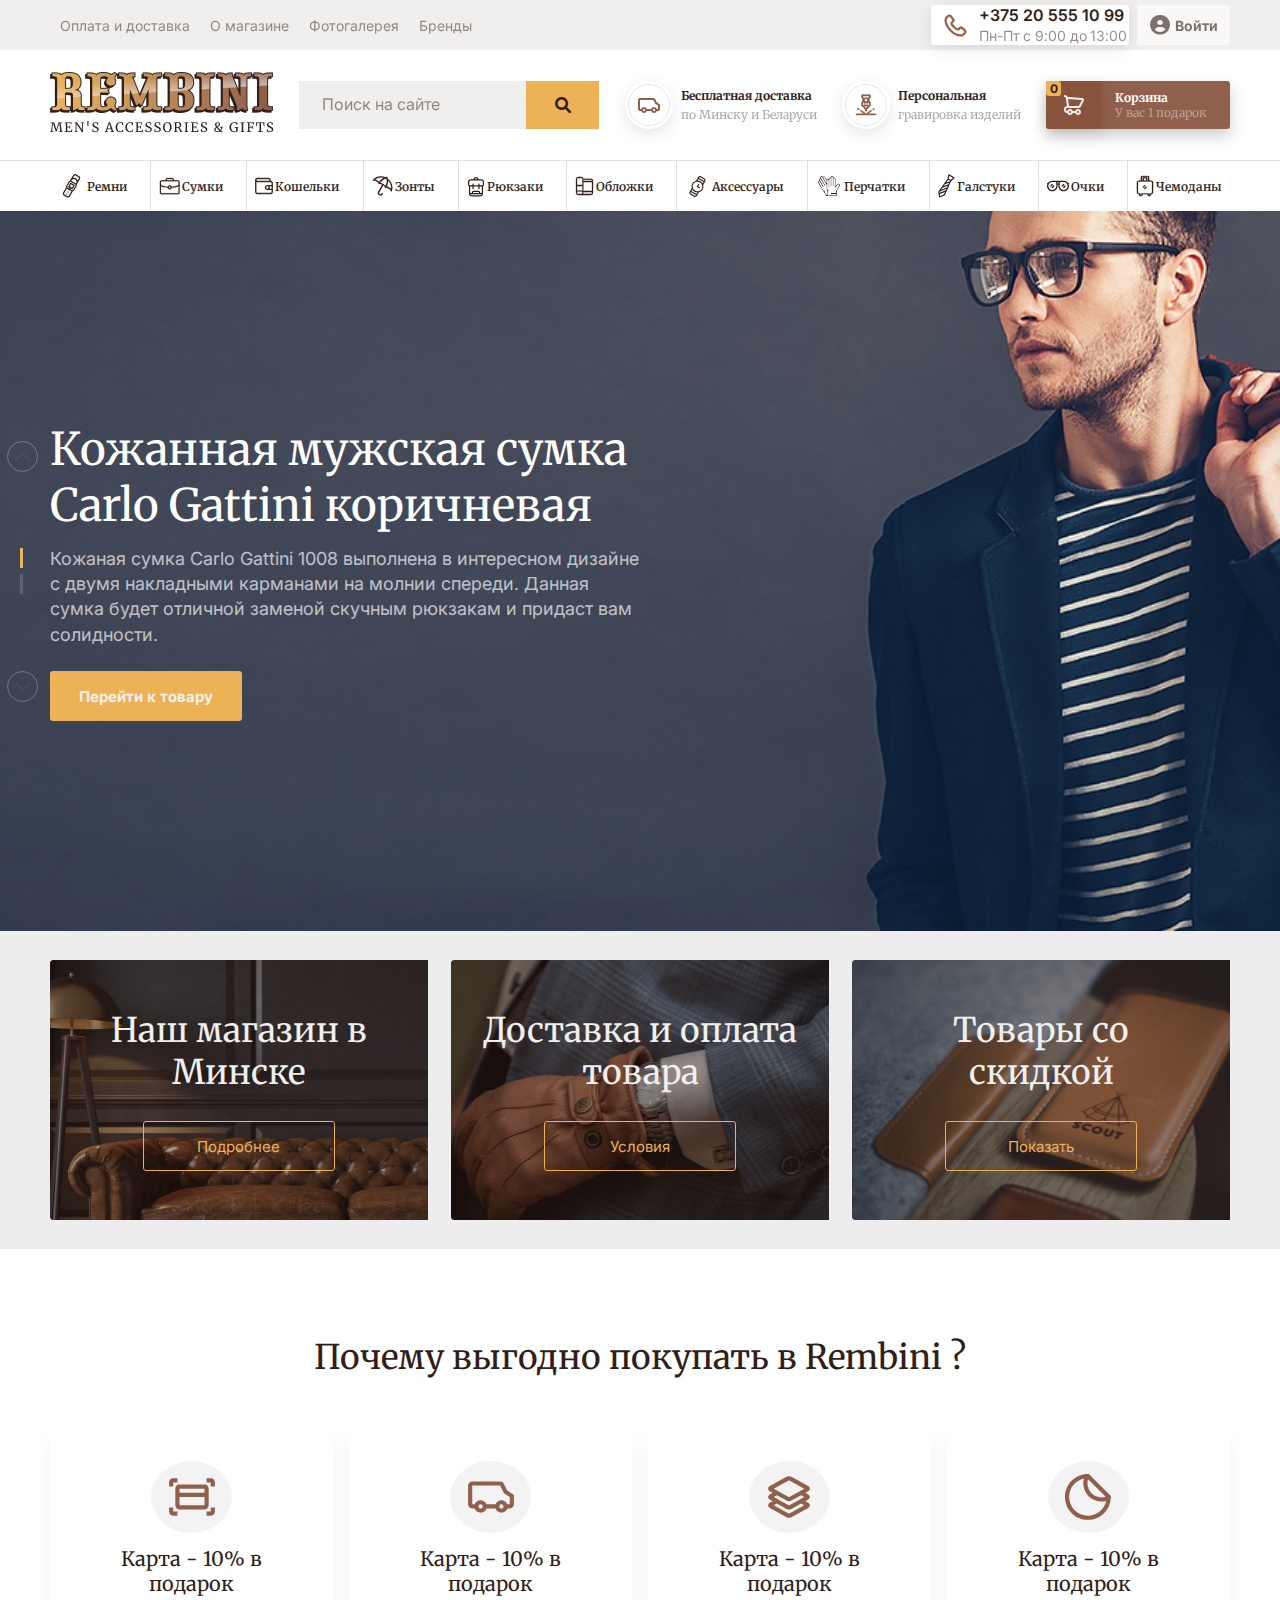
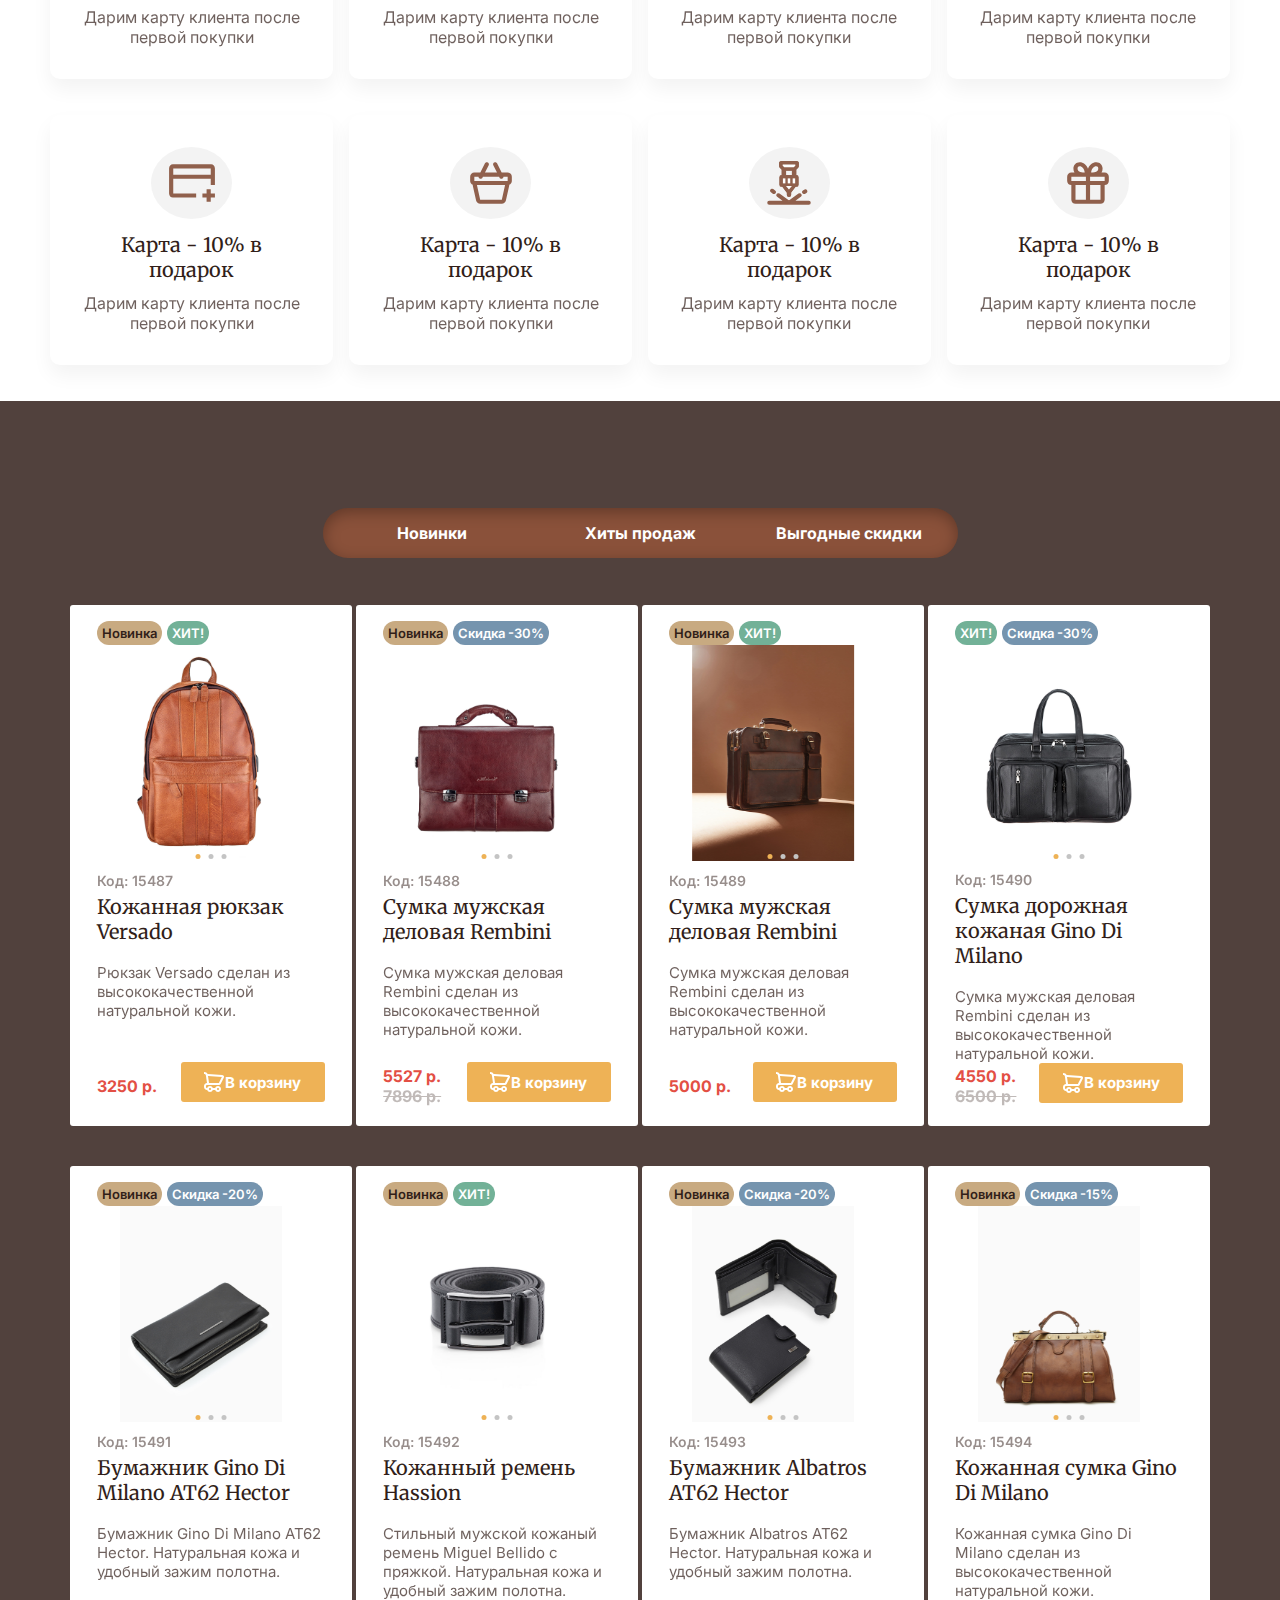
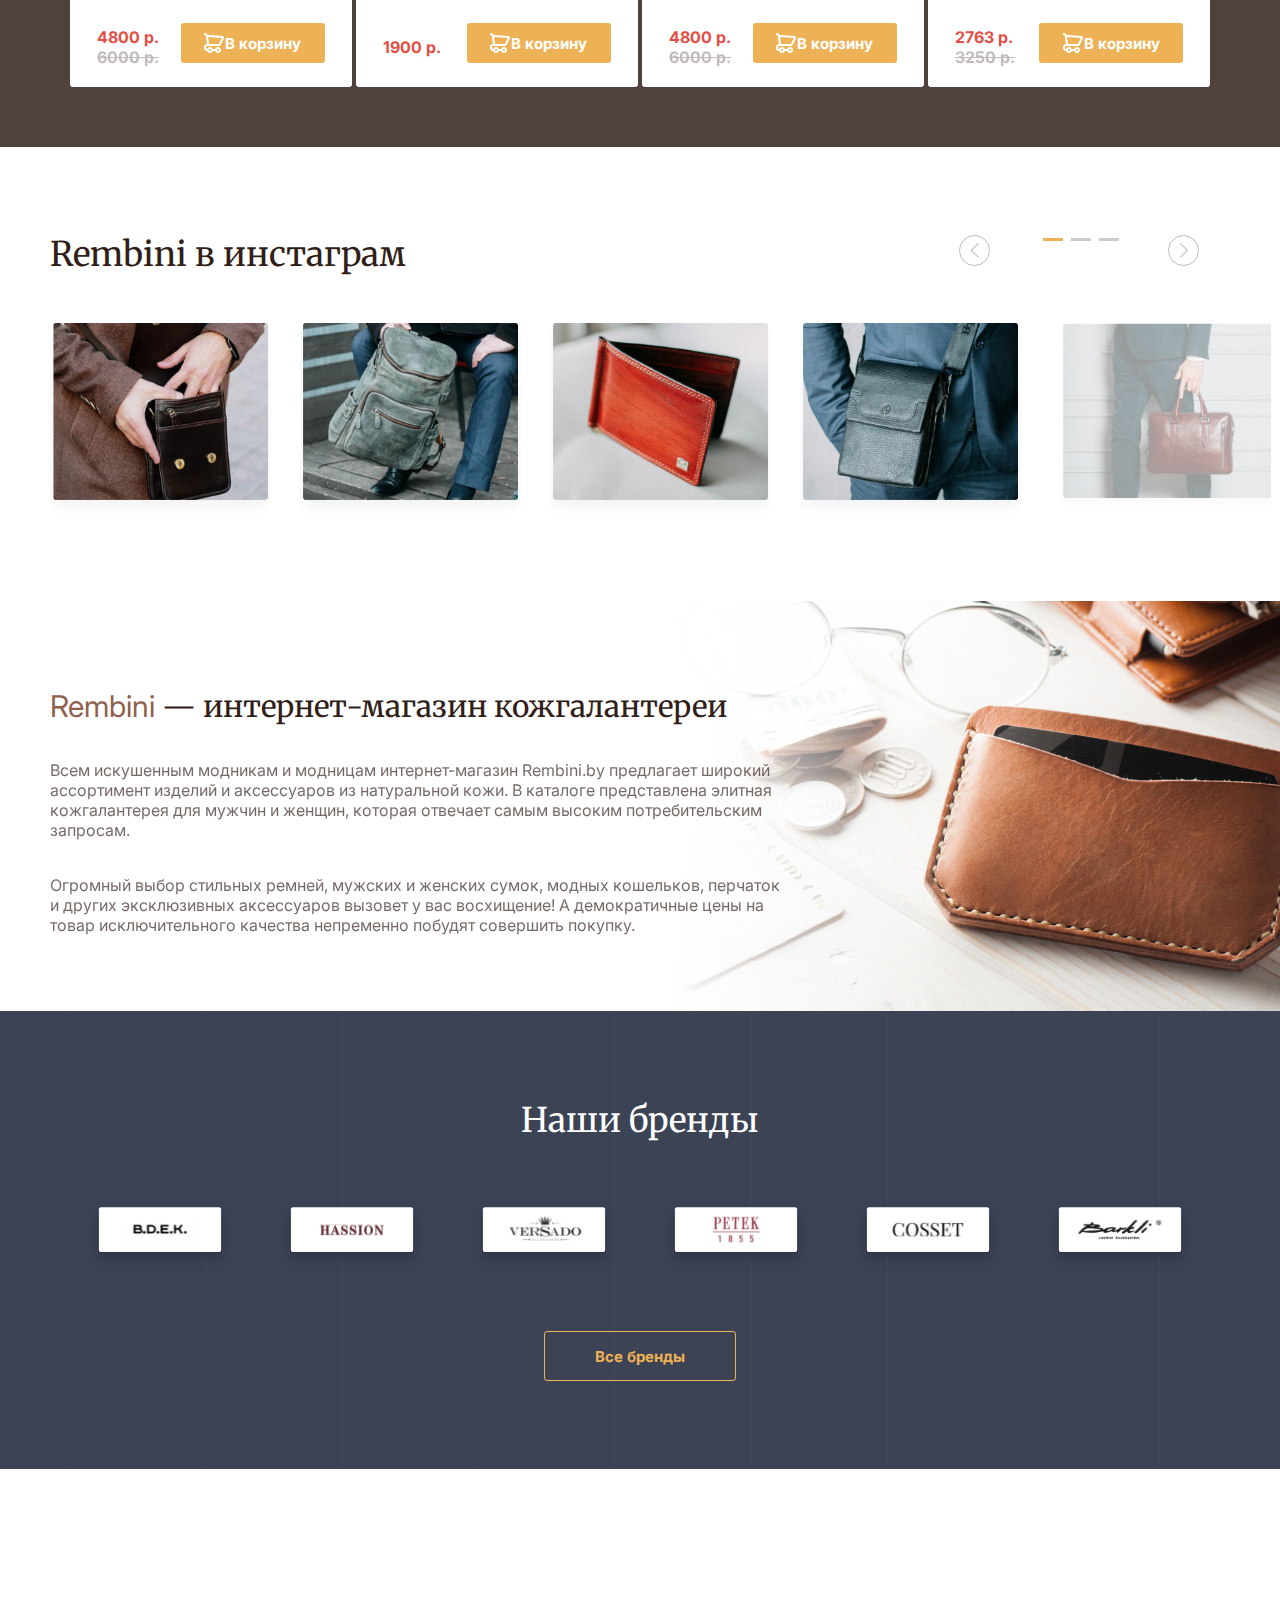
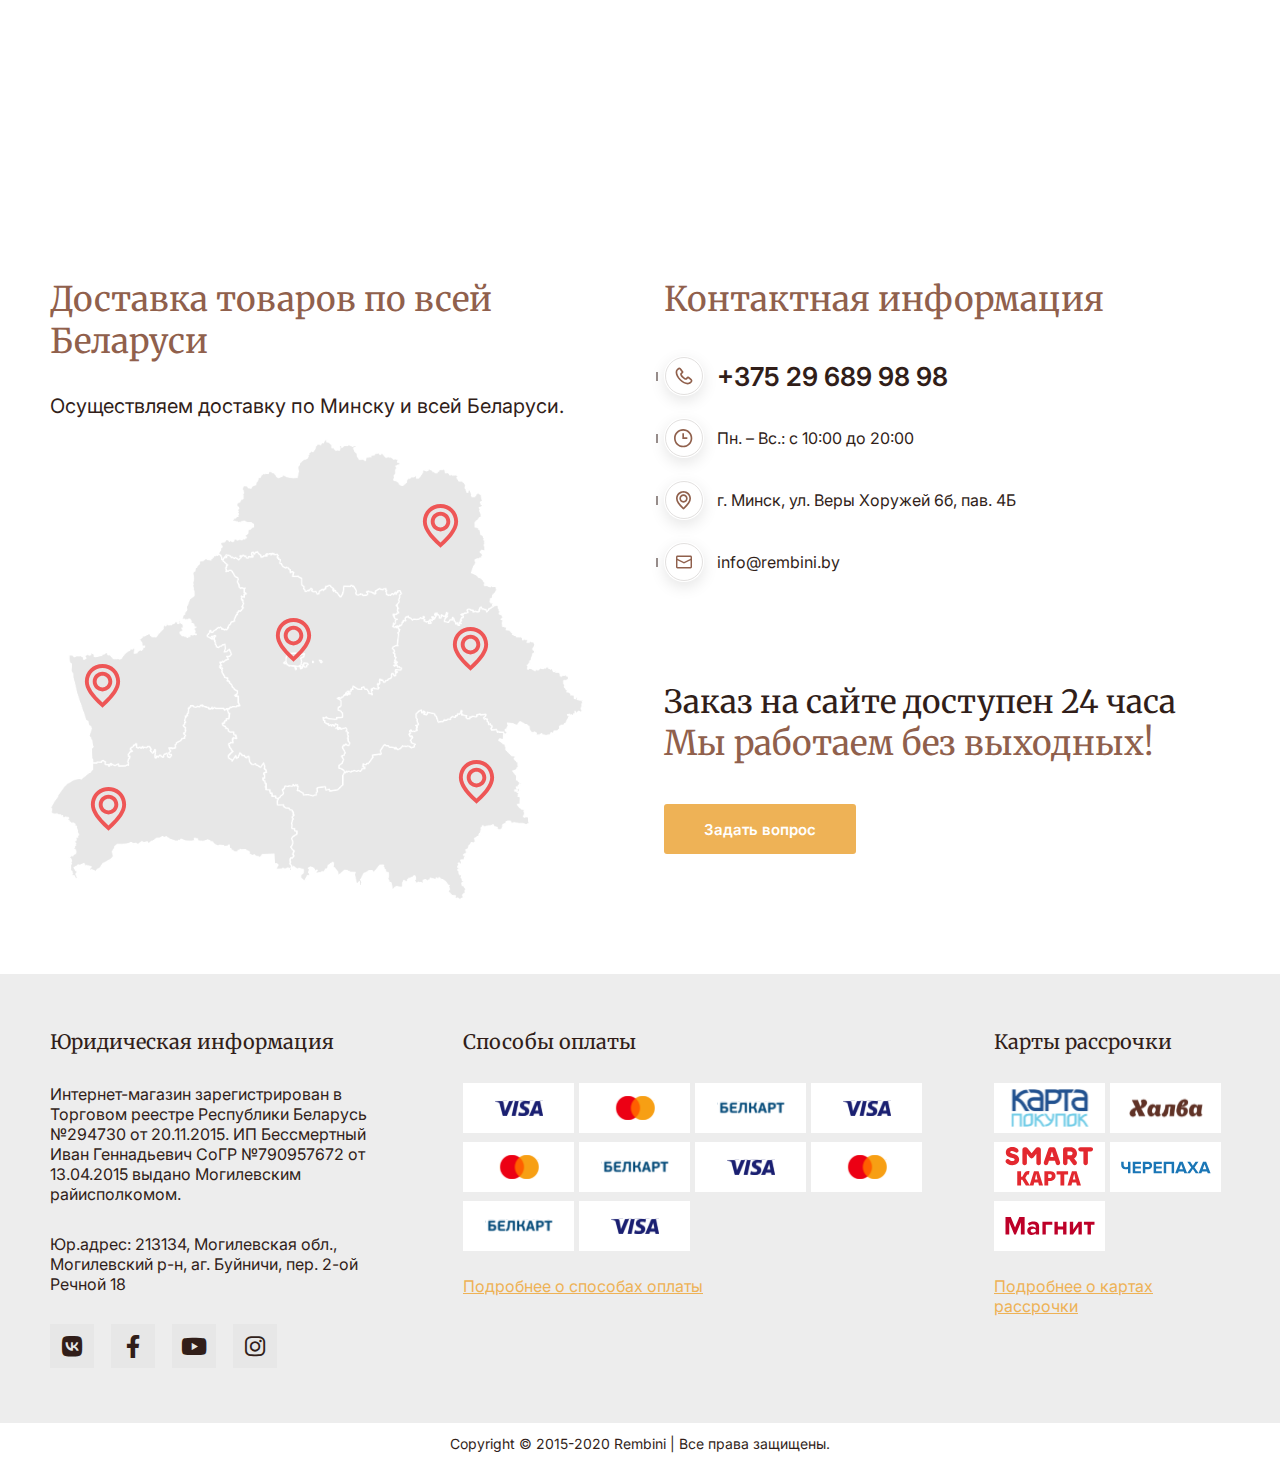
==== commit 102a7eae: "second commit" ====
--- a/index.html
+++ b/index.html
@@ -566,9 +566,14 @@
     <script src="js/all.js"></script>
     <script src="js/main.js"></script>
     <script>
+          var direct='vertical'
+        if (window.innerWidth <= 926) {
+          direct='horizontal'
+        }
+
         const swiper = new Swiper('#header-slider', {
             // Optional parameters
-            direction: 'vertical',
+            direction: direct,
             loop: true,
 
             //pagination
--- a/css/style.css
+++ b/css/style.css
@@ -755,8 +755,7 @@
   flex-direction: column;
   align-items: center;
   justify-content: center;
-  padding-left: 32px;
-  padding-right: 32px;
+  padding: 32px;
   margin-bottom: 36px;
 }
 #whyus .cards .card:hover{
@@ -912,6 +911,7 @@
   display: flex;
   justify-content: center;
   align-items: center;
+  padding: 20px;
 }
 .item-cards .item-card .cardfooter {
   display: flex;
@@ -1577,8 +1577,9 @@
   #in-social-media .swiper-horizontal > .swiper-pagination-bullets,
   #in-social-media .swiper-pagination-bullets.swiper-pagination-horizontal,
   #in-social-media .swiper-pagination-custom,
-  #in-social-media .swiper-pagination-fraction {
-    top: unset;
+  #in-social-media .swiper-pagination-fraction,
+  #in-social-media .slide #socialMedia .swiper-horizontal > .swiper-pagination-bullets, .swiper-pagination-bullets.swiper-pagination-horizontal, .swiper-pagination-custom, .swiper-pagination-fraction {
+    top: unset!important;
     bottom: -14% !important;
     left: 50%;
     transform: translateX(-50%);
@@ -1671,5 +1672,12 @@
   }
 }
 @media screen and (max-width: 500px) {
+  .item-cards .item-card h2{
+    font-size: 14px;
+  }
+  #items .item-cards .item-card{
+   width: 98%;
+   height: 450px;
+  }
 }
 /*--------------X------------------ MEDIAQUERIES-------------------X--------------- */
